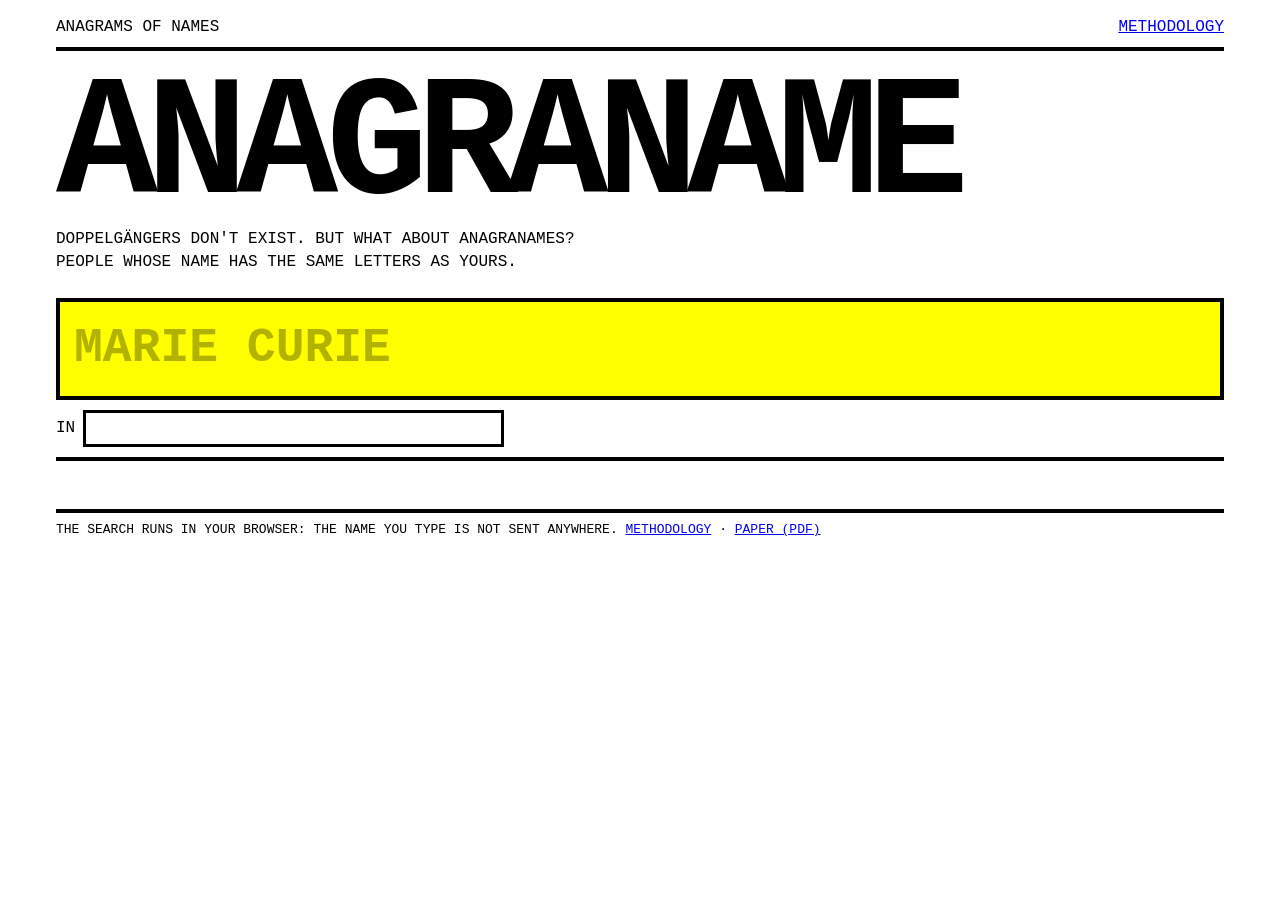
==== web/index.html @ bd68f069 "World pair model, anagram apps and website - prepare_world.py, namedata.py, pairmodel.py, calibrate." ====
<!doctype html>
<html lang="en">
<head>
<meta charset="utf-8">
<meta name="viewport" content="width=device-width, initial-scale=1">
<title>ANAGRANAME</title>
<meta name="description" content="Doppelgängers don't exist. But what about anagranames? People whose name has the same letters as yours.">
<link rel="stylesheet" href="style.css">
<script type="module">
// The build version (data/version.json, written by web/build.mjs) is in the address of app.js and of the files
// that it loads. A browser asks the server for the version each time, so it never mixes two builds.
const { version } = await (await fetch("data/version.json", { cache: "no-cache" })).json();
document.querySelector('link[rel="stylesheet"]').href = `style.css?v=${version}`;
await import(`./app.js?v=${version}`);
</script>
</head>
<body>
<nav><span>Anagrams of names</span><a href="methodology.html">Methodology</a></nav>
<h1>ANAGRA&shy;NAME</h1>
<p class="lede">Doppelgängers don't exist. But what about anagranames?<br>People whose name has the same letters as yours.</p>
<main>
  <label for="q" class="visually-hidden">Your first and last name</label>
  <input id="q" type="text" placeholder="MARIE CURIE" autocomplete="off" autocapitalize="words" spellcheck="false" autofocus>
  <div class="bar">
    <div class="combo">
      <label for="from">In</label>
      <input id="from" type="text" role="combobox" aria-autocomplete="list" aria-expanded="false" aria-controls="from-list"
        autocomplete="off" spellcheck="false">
      <ul id="from-list" role="listbox" aria-label="Countries" hidden></ul>
    </div>
    <span id="status" aria-live="polite"></span>
  </div>
  <p id="headline" hidden></p>
  <p id="origin" hidden></p>
  <ol id="results" class="results"></ol>
  <button id="more" type="button" hidden>More</button>
</main>
<footer>
  The search runs in your browser: the name you type is not sent anywhere.
  <a href="methodology.html">Methodology</a> &middot; <a href="world_model.pdf">Paper (PDF)</a>
</footer>
</body>
</html>
---- web/style.css ----
/* Shared style of the search page and the methodology page: black on white, one monospace font, thick rules. */
:root {
  --fg: #000;
  --bg: #fff;
  --link: #0000ee;
  --mark: #ffff00;
}
@media (prefers-color-scheme: dark) {
  :root {
    --fg: #fff;
    --bg: #000;
    --link: #7fa7ff;
  }
}
* {
  box-sizing: border-box;
  border-radius: 0;
}
html {
  background: var(--bg);
  color: var(--fg);
  font: 16px/1.45 ui-monospace, "SF Mono", Menlo, Consolas, "Liberation Mono", monospace;
}
body {
  margin: 0 auto;
  padding: 16px;
  max-width: 1200px;
}
a {
  color: var(--link);
}
::selection {
  background: var(--mark);
  color: #000;
}
nav {
  display: flex;
  justify-content: space-between;
  gap: 16px;
  text-transform: uppercase;
  border-bottom: 4px solid var(--fg);
  padding-bottom: 8px;
}
h1 {
  font-size: clamp(40px, 13.5vw, 170px);
  line-height: 0.85;
  letter-spacing: -0.07em;
  font-weight: 900;
  margin: 24px 0 8px;
  overflow-wrap: anywhere;
}
.lede {
  text-transform: uppercase;
  margin: 0 0 24px;
}

/* search page */
#q {
  display: block;
  width: 100%;
  border: 4px solid var(--fg);
  background: var(--bg);
  color: var(--fg);
  font: inherit;
  font-size: clamp(22px, 5vw, 48px);
  font-weight: 700;
  padding: 12px 14px;
  outline: none;
}
#q:focus {
  background: var(--mark);
  color: #000;
}
#q::placeholder {
  color: inherit;
  opacity: 0.3;
}
.bar {
  display: flex;
  flex-wrap: wrap;
  justify-content: space-between;
  align-items: center;
  gap: 8px 16px;
  padding: 10px 0;
  border-bottom: 4px solid var(--fg);
  text-transform: uppercase;
}
.combo {
  position: relative;
  display: flex;
  align-items: center;
  gap: 8px;
  flex: 1 1 18rem;
  max-width: 28rem;
  min-width: 0;
}
#from {
  flex: 1;
  min-width: 0;
  font: inherit;
  color: var(--fg);
  background: var(--bg);
  border: 3px solid var(--fg);
  padding: 4px 8px;
  outline: none;
}
#from:focus {
  background: var(--mark);
  color: #000;
}
#from-list {
  position: absolute;
  top: 100%;
  left: 0;
  right: 0;
  z-index: 10;
  max-height: 50vh;
  overflow-y: auto;
  margin: 0;
  padding: 0;
  list-style: none;
  border: 3px solid var(--fg);
  border-top: 0;
  background: var(--bg);
}
#from-list li {
  padding: 4px 8px;
  cursor: pointer;
}
#from-list li:hover,
#from-list li[aria-selected="true"] {
  background: var(--fg);
  color: var(--bg);
}
button {
  font: inherit;
  color: var(--fg);
  background: var(--bg);
  border: 3px solid var(--fg);
  text-transform: uppercase;
  cursor: pointer;
  margin-top: 16px;
  padding: 8px 20px;
}
button:hover,
button:focus-visible {
  background: var(--fg);
  color: var(--bg);
}
button.link {
  border: 0;
  margin: 0;
  padding: 0;
  background: none;
  color: var(--link);
  text-decoration: underline;
}
#headline {
  font-size: clamp(20px, 3.4vw, 36px);
  font-weight: 900;
  line-height: 1.1;
  text-transform: uppercase;
  margin: 24px 0 8px;
}
#origin {
  text-transform: uppercase;
  margin: 0 0 16px;
}
.results {
  list-style: none;
  margin: 0;
  padding: 0;
}
.results li {
  display: grid;
  grid-template-columns: 4ch 1fr auto;
  gap: 16px;
  align-items: baseline;
  padding: 8px 4px;
  border-bottom: 2px solid var(--fg);
  cursor: pointer;
}
.results li:hover {
  background: var(--fg);
  color: var(--bg);
}
.results li:hover a {
  color: var(--bg);
}
.results li:focus-visible {
  outline: 3px solid var(--mark);
  outline-offset: -3px;
}
.explore {
  grid-column: 2 / -1;
  margin: 0;
  font-size: 13px;
  text-transform: uppercase;
}
.prose td.share {
  width: 40%;
}
.meter {
  display: block;
  height: 0.9em;
  min-width: 1px;
  background: var(--fg);
}
.rank {
  font-size: 13px;
}
.name {
  font-size: clamp(19px, 3.2vw, 32px);
  font-weight: 700;
  overflow-wrap: anywhere;
}
.odds {
  font-size: 13px;
  text-transform: uppercase;
  text-align: right;
  white-space: nowrap;
}
.where {
  display: block;
}
.tag {
  display: inline-block;
  vertical-align: middle;
  margin-left: 10px;
  padding: 0 6px;
  font-size: 12px;
  font-weight: 400;
  text-transform: uppercase;
}
.you {
  background: var(--mark);
  color: #000;
}
.real {
  border: 2px solid currentColor;
}
@media (max-width: 600px) {
  .results li {
    grid-template-columns: 4ch 1fr;
    gap: 2px 12px;
  }
  .odds {
    grid-column: 2;
    text-align: left;
  }
}
footer {
  margin-top: 48px;
  border-top: 4px solid var(--fg);
  padding-top: 8px;
  font-size: 13px;
  text-transform: uppercase;
}

/* methodology page */
.prose {
  max-width: 78ch;
}
.prose h2 {
  font-size: 22px;
  text-transform: uppercase;
  border-top: 4px solid var(--fg);
  padding-top: 8px;
  margin: 40px 0 12px;
}
.prose table {
  border-collapse: collapse;
  margin: 12px 0;
  width: 100%;
}
.prose th,
.prose td {
  border: 2px solid var(--fg);
  padding: 4px 8px;
  text-align: left;
  vertical-align: top;
}
.prose td.num,
.prose th.num {
  text-align: right;
  white-space: nowrap;
}
.prose pre {
  border: 2px solid var(--fg);
  padding: 8px;
  overflow-x: auto;
}
.katex-display {
  overflow-x: auto;
  overflow-y: hidden;
  padding: 4px 0;
}
.visually-hidden {
  position: absolute;
  width: 1px;
  height: 1px;
  overflow: hidden;
  clip: rect(0 0 0 0);
}
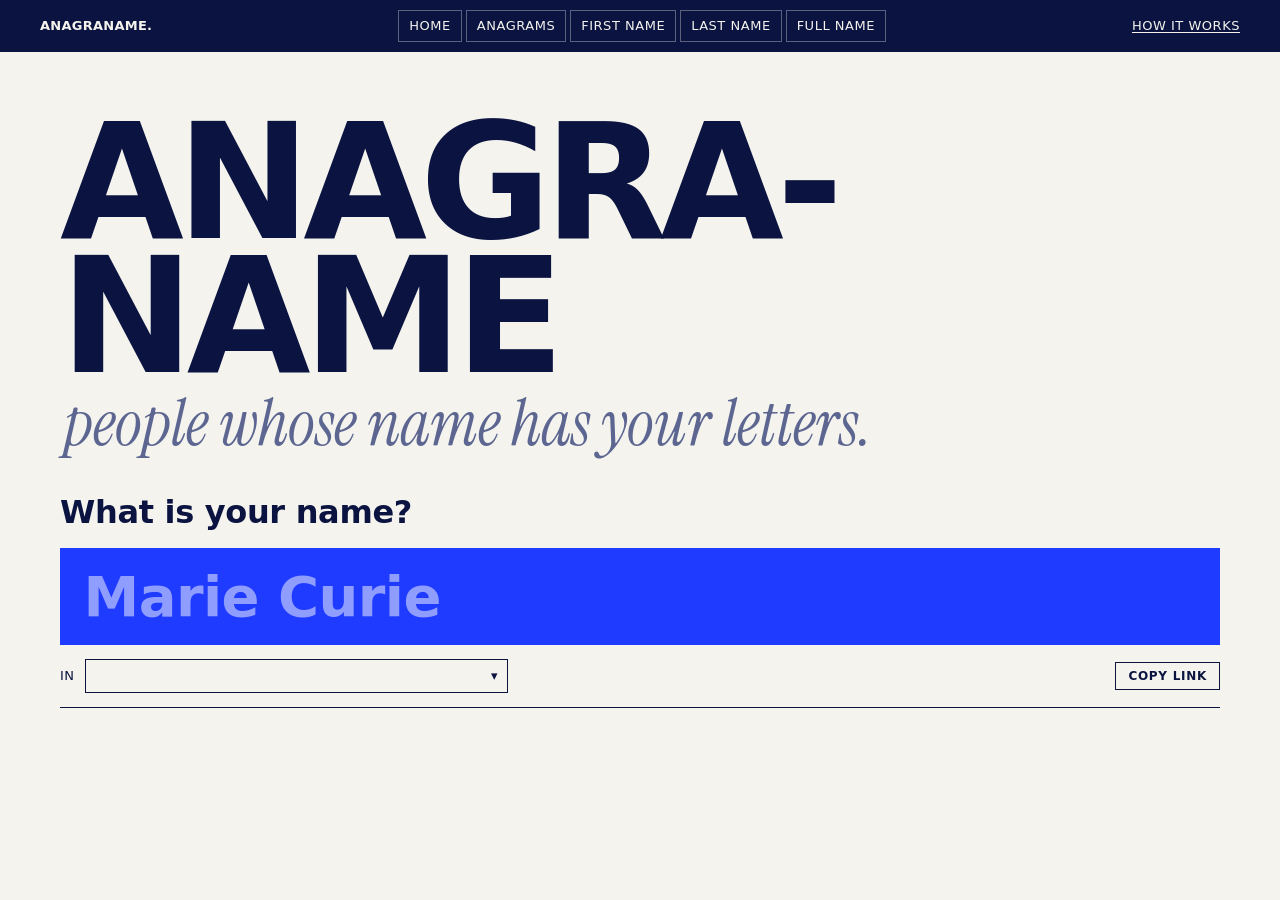
==== commit 28ee54bc: "Website: story home, tabs, mobile layout, faster search - Home tab: type a full name, then a story o" ====
--- a/web/index.html
+++ b/web/index.html
@@ -2,7 +2,7 @@
 <html lang="en">
 <head>
 <meta charset="utf-8">
-<meta name="viewport" content="width=device-width, initial-scale=1">
+<meta name="viewport" content="width=device-width, initial-scale=1, viewport-fit=cover">
 <title>ANAGRANAME</title>
 <meta name="description" content="Doppelgängers don't exist. But what about anagranames? People whose name has the same letters as yours.">
 <link rel="stylesheet" href="style.css">
@@ -15,13 +15,37 @@
 </script>
 </head>
 <body>
-<nav><span>Anagrams of names</span><a href="methodology.html">Methodology</a></nav>
-<h1>ANAGRA&shy;NAME</h1>
-<p class="lede">Doppelgängers don't exist. But what about anagranames?<br>People whose name has the same letters as yours.</p>
-<main>
-  <label for="q" class="visually-hidden">Your first and last name</label>
-  <input id="q" type="text" placeholder="MARIE CURIE" autocomplete="off" autocapitalize="words" spellcheck="false" autofocus>
-  <div class="bar">
+<header class="top">
+  <a class="brand" href="./">Anagraname.</a>
+  <nav class="tabs" aria-label="Views">
+    <a id="tab-home" href="./">Home</a>
+    <a id="tab-anagrams" href="./">Anagrams</a>
+    <a id="tab-first" href="./">First<span class="long">&nbsp;name</span></a>
+    <a id="tab-last" href="./">Last<span class="long">&nbsp;name</span></a>
+    <a id="tab-full" href="./">Full<span class="long">&nbsp;name</span></a>
+  </nav>
+  <a href="how.html">How it works</a>
+</header>
+<main class="wrap">
+  <div id="hero" class="hero">
+    <h1 id="title">Anagra&shy;name</h1>
+    <p id="tagline" class="tagline">people whose name has your letters.</p>
+  </div>
+  <div id="fields-anagrams">
+    <label for="q" id="q-label" class="prompt">What is your name?</label>
+    <input id="q" class="field" type="text" placeholder="Marie Curie" autocomplete="off" autocapitalize="words"
+      spellcheck="false" enterkeyhint="go">
+    <button id="start" type="button" hidden>Start →</button>
+  </div>
+  <div id="fields-names" class="fields" hidden>
+    <label id="first-field">First name
+      <input id="first" class="field" type="text" placeholder="Marie" autocomplete="off" autocapitalize="words" spellcheck="false">
+    </label>
+    <label id="last-field">Last name
+      <input id="last" class="field" type="text" placeholder="Curie" autocomplete="off" autocapitalize="words" spellcheck="false">
+    </label>
+  </div>
+  <div id="source-bar" class="bar">
     <div class="combo">
       <label for="from">In</label>
       <input id="from" type="text" role="combobox" aria-autocomplete="list" aria-expanded="false" aria-controls="from-list"
@@ -29,15 +53,44 @@
       <ul id="from-list" role="listbox" aria-label="Countries" hidden></ul>
     </div>
     <span id="status" aria-live="polite"></span>
+    <button id="share" type="button" class="quiet">Copy link</button>
   </div>
-  <p id="headline" hidden></p>
-  <p id="origin" hidden></p>
-  <ol id="results" class="results"></ol>
-  <button id="more" type="button" hidden>More</button>
+  <section id="out-home" hidden>
+    <div id="story" class="story" aria-live="polite"></div>
+  </section>
+  <section id="out-anagrams">
+    <div id="anagram-panels" class="anagram-grid" hidden>
+      <h2 class="panel-title data-col">In the data <span>counted</span></h2>
+      <div id="headline" class="stat data-col"></div>
+      <ol id="results" class="results data-col"></ol>
+      <h2 class="panel-title model-col">Model estimate <span>computed</span></h2>
+      <div id="headline-model" class="stat model-col"></div>
+      <ol id="possible" class="results model-col"></ol>
+    </div>
+    <button id="more" type="button" hidden>More</button>
+  </section>
+  <section id="out-names" hidden>
+    <div class="panels">
+      <div class="panel">
+        <h2 class="panel-title">In the data <span>counted</span></h2>
+        <div id="summary" class="stat"></div>
+        <table id="countries" class="countries" hidden>
+          <thead><tr><th>Country</th><th>People</th></tr></thead>
+          <tbody></tbody>
+        </table>
+        <button id="all" type="button" hidden>Show all</button>
+      </div>
+      <div id="model-panel" class="panel" hidden>
+        <h2 class="panel-title">Model estimate <span>computed</span></h2>
+        <div id="estimate" class="stat"></div>
+        <table id="model-countries" class="countries estimate" hidden>
+          <thead><tr><th>Country</th><th>People expected</th></tr></thead>
+          <tbody></tbody>
+        </table>
+      </div>
+    </div>
+    <p id="links" class="links"></p>
+  </section>
 </main>
-<footer>
-  The search runs in your browser: the name you type is not sent anywhere.
-  <a href="methodology.html">Methodology</a> &middot; <a href="world_model.pdf">Paper (PDF)</a>
-</footer>
 </body>
 </html>
--- a/web/style.css
+++ b/web/style.css
@@ -1,112 +1,253 @@
-/* Shared style of the search page and the methodology page: black on white, one monospace font, thick rules. */
+/* Style of the pages. Paper and ink, one electric blue for the fields and the bars, one cyan for the active tab,
+   the query name and the focus. Rubik for the text, an Instrument Serif italic for the tagline, a monospace font
+   for the numbers. Brutalist rules (brutalist-web.design): only links and buttons respond to clicks, links are
+   underlined, buttons look like buttons, no decoration that the content does not need. */
+@font-face {
+  font-family: "Rubik";
+  src: url("fonts/rubik-latin.woff2") format("woff2");
+  font-weight: 300 900;
+  font-display: swap;
+  unicode-range: U+0000-00FF, U+0131, U+0152-0153, U+02BB-02BC, U+02C6, U+02DA, U+02DC, U+0304, U+0308, U+0329,
+    U+2000-206F, U+20AC, U+2122, U+2191, U+2193, U+2212, U+2215, U+FEFF, U+FFFD;
+}
+@font-face {
+  font-family: "Rubik";
+  src: url("fonts/rubik-latin-ext.woff2") format("woff2");
+  font-weight: 300 900;
+  font-display: swap;
+  unicode-range: U+0100-02BA, U+02BD-02C5, U+02C7-02CC, U+02CE-02D7, U+02DD-02FF, U+0304, U+0308, U+0329,
+    U+1D00-1DBF, U+1E00-1E9F, U+1EF2-1EFF, U+2020, U+20A0-20AB, U+20AD-20C4, U+2113, U+2C60-2C7F, U+A720-A7FF;
+}
+@font-face {
+  font-family: "Instrument Serif";
+  font-style: italic;
+  src: url("fonts/instrument-serif-italic-latin.woff2") format("woff2");
+  font-display: swap;
+  unicode-range: U+0000-00FF, U+0131, U+0152-0153, U+02BB-02BC, U+02C6, U+02DA, U+02DC, U+0304, U+0308, U+0329,
+    U+2000-206F, U+20AC, U+2122, U+2191, U+2193, U+2212, U+2215, U+FEFF, U+FFFD;
+}
+@font-face {
+  font-family: "Instrument Serif";
+  font-style: italic;
+  src: url("fonts/instrument-serif-italic-latin-ext.woff2") format("woff2");
+  font-display: swap;
+  unicode-range: U+0100-02BA, U+02BD-02C5, U+02C7-02CC, U+02CE-02D7, U+02DD-02FF, U+0304, U+0308, U+0329,
+    U+1D00-1DBF, U+1E00-1E9F, U+1EF2-1EFF, U+2020, U+20A0-20AB, U+20AD-20C4, U+2113, U+2C60-2C7F, U+A720-A7FF;
+}
+
 :root {
-  --fg: #000;
-  --bg: #fff;
-  --link: #0000ee;
-  --mark: #ffff00;
+  --paper: #f4f3ee;
+  --ink: #0b1440;
+  --muted: #5c6690;
+  --line: rgba(11, 20, 64, 0.16);
+  --blue: #1f3bff;
+  --on-blue: #ffffff;
+  --cyan: #00ffe5;
+  --on-cyan: #0b1440;
+  --link: #1f3bff;
+  --bar: #0b1440;
+  --on-bar: #f4f3ee;
+  --mono: ui-monospace, "SF Mono", Menlo, Consolas, "Liberation Mono", monospace;
+  --serif: "Instrument Serif", Georgia, serif;
+  color-scheme: light dark;
 }
 @media (prefers-color-scheme: dark) {
   :root {
-    --fg: #fff;
-    --bg: #000;
-    --link: #7fa7ff;
+    --paper: #060b26;
+    --ink: #e9ecff;
+    --muted: #8f99cc;
+    --line: rgba(233, 236, 255, 0.18);
+    --blue: #2b48ff;
+    --link: #9fb0ff;
+    --bar: #101a52;
+    --on-bar: #e9ecff;
   }
 }
 * {
   box-sizing: border-box;
   border-radius: 0;
 }
+[hidden] {
+  display: none !important;
+}
 html {
-  background: var(--bg);
-  color: var(--fg);
-  font: 16px/1.45 ui-monospace, "SF Mono", Menlo, Consolas, "Liberation Mono", monospace;
+  background: var(--paper);
+  color: var(--ink);
+  font: 16px/1.5 "Rubik", system-ui, sans-serif;
 }
 body {
-  margin: 0 auto;
-  padding: 16px;
-  max-width: 1200px;
+  margin: 0;
 }
 a {
   color: var(--link);
+  text-underline-offset: 0.18em;
+}
+a:hover {
+  text-decoration-thickness: 2px;
+}
+a:focus-visible,
+button:focus-visible {
+  outline: 3px solid var(--cyan);
+  outline-offset: 2px;
 }
 ::selection {
-  background: var(--mark);
-  color: #000;
-}
-nav {
+  background: var(--cyan);
+  color: var(--on-cyan);
+}
+.wrap {
+  max-width: 1240px;
+  margin: 0 auto;
+  padding: 0 clamp(16px, 4vw, 40px);
+}
+.small,
+.top,
+.bar,
+.links,
+footer {
+  font-size: 13px;
+  text-transform: uppercase;
+  letter-spacing: 0.04em;
+}
+
+/* top bar: the site, the 4 tabs, the methodology */
+.top {
+  position: sticky;
+  top: 0;
+  z-index: 20;
   display: flex;
+  align-items: center;
   justify-content: space-between;
-  gap: 16px;
-  text-transform: uppercase;
-  border-bottom: 4px solid var(--fg);
-  padding-bottom: 8px;
-}
+  gap: 8px 20px;
+  padding: 10px clamp(16px, 4vw, 40px);
+  background: var(--bar);
+  color: var(--on-bar);
+}
+.top a {
+  color: inherit;
+}
+.brand {
+  font-weight: 800;
+  text-decoration: none;
+  letter-spacing: 0.02em;
+}
+.tabs {
+  display: flex;
+  gap: 4px;
+}
+.tabs a {
+  padding: 5px 10px;
+  border: 1px solid rgba(244, 243, 238, 0.35);
+  text-decoration: none;
+}
+.tabs a:hover {
+  border-color: currentColor;
+}
+.tabs a[aria-current="page"] {
+  background: var(--cyan);
+  border-color: var(--cyan);
+  color: var(--on-cyan);
+  font-weight: 600;
+}
+
+/* title, tagline, labels */
 h1 {
-  font-size: clamp(40px, 13.5vw, 170px);
-  line-height: 0.85;
-  letter-spacing: -0.07em;
+  margin: clamp(28px, 6vw, 64px) 0 0;
+  font-size: clamp(52px, 12.5vw, 172px);
   font-weight: 900;
-  margin: 24px 0 8px;
+  line-height: 0.84;
+  letter-spacing: -0.045em;
+  text-transform: uppercase;
   overflow-wrap: anywhere;
 }
-.lede {
-  text-transform: uppercase;
-  margin: 0 0 24px;
-}
-
-/* search page */
-#q {
+.tagline {
+  margin: 0.12em 0 0 0.06em;
+  font-family: var(--serif);
+  font-style: italic;
+  font-size: clamp(28px, 5vw, 64px);
+  line-height: 1;
+  color: var(--muted);
+}
+#fields-anagrams,
+#fields-names {
+  margin-top: 32px;
+}
+
+/* fields: blue blocks */
+.field {
   display: block;
   width: 100%;
-  border: 4px solid var(--fg);
-  background: var(--bg);
-  color: var(--fg);
-  font: inherit;
-  font-size: clamp(22px, 5vw, 48px);
-  font-weight: 700;
-  padding: 12px 14px;
+  border: 0;
+  background: var(--blue);
+  color: var(--on-blue);
+  font: 700 clamp(26px, 5vw, 56px) / 1.1 "Rubik", system-ui, sans-serif;
+  letter-spacing: -0.01em;
+  padding: 0.32em 0.42em;
   outline: none;
 }
-#q:focus {
-  background: var(--mark);
-  color: #000;
-}
-#q::placeholder {
-  color: inherit;
-  opacity: 0.3;
-}
+.field::placeholder {
+  color: var(--on-blue);
+  opacity: 0.5;
+}
+.field:focus-visible {
+  outline: 3px solid var(--cyan);
+  outline-offset: 3px;
+}
+.fields {
+  display: grid;
+  grid-template-columns: repeat(auto-fit, minmax(min(16rem, 100%), 1fr));
+  gap: 12px 16px;
+}
+.fields label {
+  font-size: 13px;
+  text-transform: uppercase;
+  letter-spacing: 0.04em;
+  color: var(--muted);
+}
+.fields .field {
+  margin-top: 6px;
+  font-size: clamp(22px, 3.6vw, 40px);
+}
+
+/* the source and the status */
 .bar {
   display: flex;
   flex-wrap: wrap;
   justify-content: space-between;
   align-items: center;
   gap: 8px 16px;
-  padding: 10px 0;
-  border-bottom: 4px solid var(--fg);
-  text-transform: uppercase;
+  padding: 14px 0;
+  border-bottom: 1px solid var(--ink);
 }
 .combo {
   position: relative;
   display: flex;
   align-items: center;
-  gap: 8px;
+  gap: 10px;
   flex: 1 1 18rem;
   max-width: 28rem;
   min-width: 0;
+}
+.combo::after { /* the field opens a list */
+  content: "▾";
+  position: absolute;
+  right: 10px;
+  pointer-events: none;
 }
 #from {
   flex: 1;
   min-width: 0;
   font: inherit;
-  color: var(--fg);
-  background: var(--bg);
-  border: 3px solid var(--fg);
-  padding: 4px 8px;
+  letter-spacing: inherit;
+  text-transform: uppercase;
+  color: var(--ink);
+  background: transparent;
+  border: 1px solid var(--ink);
+  padding: 6px 30px 6px 10px;
   outline: none;
 }
 #from:focus {
-  background: var(--mark);
-  color: #000;
+  outline: 3px solid var(--cyan);
+  outline-offset: 2px;
 }
 #from-list {
   position: absolute;
@@ -119,52 +260,129 @@
   margin: 0;
   padding: 0;
   list-style: none;
-  border: 3px solid var(--fg);
+  border: 1px solid var(--ink);
   border-top: 0;
-  background: var(--bg);
+  background: var(--paper);
 }
 #from-list li {
-  padding: 4px 8px;
+  padding: 6px 10px;
   cursor: pointer;
 }
 #from-list li:hover,
 #from-list li[aria-selected="true"] {
-  background: var(--fg);
-  color: var(--bg);
-}
+  background: var(--ink);
+  color: var(--paper);
+}
+#status {
+  margin-left: auto;
+  font-family: var(--mono);
+}
+
+/* buttons: dark blocks */
 button {
-  font: inherit;
-  color: var(--fg);
-  background: var(--bg);
-  border: 3px solid var(--fg);
-  text-transform: uppercase;
+  font: 600 13px "Rubik", system-ui, sans-serif;
+  letter-spacing: 0.06em;
+  text-transform: uppercase;
+  color: var(--paper);
+  background: var(--ink);
+  border: 0;
   cursor: pointer;
-  margin-top: 16px;
-  padding: 8px 20px;
-}
-button:hover,
-button:focus-visible {
-  background: var(--fg);
-  color: var(--bg);
+  margin-top: 24px;
+  padding: 12px 24px;
+}
+button:hover {
+  background: var(--blue);
+  color: var(--on-blue);
+}
+button.quiet {
+  margin: 0;
+  padding: 6px 12px;
+  background: transparent;
+  color: var(--ink);
+  border: 1px solid var(--ink);
+  font-size: 12px;
+}
+button.quiet:hover {
+  background: var(--ink);
+  color: var(--paper);
 }
 button.link {
-  border: 0;
   margin: 0;
   padding: 0;
+  font: inherit;
+  letter-spacing: inherit;
+  text-transform: inherit;
   background: none;
   color: var(--link);
   text-decoration: underline;
-}
-#headline {
-  font-size: clamp(20px, 3.4vw, 36px);
-  font-weight: 900;
-  line-height: 1.1;
-  text-transform: uppercase;
-  margin: 24px 0 8px;
-}
-#origin {
-  text-transform: uppercase;
-  margin: 0 0 16px;
+  text-underline-offset: 0.18em;
+}
+
+/* the hero number of a view: one per view */
+.stat {
+  margin: 36px 0 20px;
+}
+.big {
+  display: block;
+  font-size: clamp(44px, 7vw, 88px);
+  font-weight: 800;
+  line-height: 1;
+  letter-spacing: -0.03em;
+}
+.say {
+  display: block;
+  max-width: 40ch;
+  margin-top: 8px;
+  font-size: clamp(16px, 1.8vw, 20px);
+  line-height: 1.35;
+  color: var(--muted);
+}
+.model {
+  margin: 0 0 8px;
+  color: var(--muted);
+}
+
+/* anagrams: the real names (counted) and the other names (computed). On a wide screen, two columns whose rows
+   are aligned: the two lists are subgrids of the same grid rows (--rows: the rows of the longer list). */
+.anagram-grid > .stat {
+  margin: 20px 0 8px;
+}
+.anagram-grid > .model-col.panel-title {
+  margin-top: 40px;
+}
+@media (min-width: 900px) {
+  .anagram-grid {
+    display: grid;
+    grid-template-columns: 1fr 1fr;
+    column-gap: 56px;
+    margin-top: 32px;
+  }
+  .anagram-grid > .data-col {
+    grid-column: 1;
+  }
+  .anagram-grid > .model-col {
+    grid-column: 2;
+  }
+  .anagram-grid > .panel-title {
+    grid-row: 1;
+    margin-top: 0 !important;
+  }
+  .anagram-grid > .stat {
+    grid-row: 2;
+  }
+  .anagram-grid > .results {
+    grid-row: 3 / span var(--rows, 1);
+    display: grid;
+    grid-template-rows: subgrid;
+  }
+}
+@media (max-width: 899px) {
+  .anagram-grid {
+    margin-top: 32px;
+  }
+}
+.anagram-grid .big {
+  font-size: clamp(40px, 5vw, 64px);
 }
 .results {
   list-style: none;
@@ -172,128 +390,325 @@
   padding: 0;
 }
 .results li {
+  padding: 12px 0;
+  border-bottom: 1px solid var(--line);
+}
+.name {
+  font-size: clamp(22px, 2.6vw, 30px);
+  font-weight: 700;
+  line-height: 1.15;
+  letter-spacing: -0.01em;
+  overflow-wrap: anywhere;
+}
+.possible .name {
+  font-weight: 500;
+}
+.name a,
+.detail a {
+  color: inherit;
+  text-decoration-thickness: 2px;
+  text-decoration-color: var(--line);
+}
+.name a:hover,
+.detail a:hover {
+  color: var(--blue);
+  text-decoration-color: currentColor;
+}
+.tag {
+  display: inline-block;
+  vertical-align: 0.3em;
+  padding: 4px 8px;
+  font-size: 11px;
+  font-weight: 600;
+  line-height: 1;
+  letter-spacing: 0.06em;
+  text-transform: uppercase;
+}
+.you {
+  background: var(--cyan);
+  color: var(--on-cyan);
+}
+.detail {
+  display: block;
+  margin-top: 4px;
+  font-size: 14px;
+  color: var(--muted);
+}
+.real .detail a {
+  font-weight: 600;
+  color: var(--ink);
+}
+.possible .detail a {
+  font: 13px var(--mono);
+}
+.where::before {
+  content: " · ";
+}
+
+/* first name, last name, full name: the countries */
+.links {
+  margin: 16px 0 0;
+}
+.countries {
+  width: 100%;
+  max-width: 760px;
+  border-collapse: collapse;
+  margin: 12px 0 0;
+}
+.countries th {
+  padding: 0 12px 8px 0;
+  border-bottom: 1px solid var(--ink);
+  font: 600 11px "Rubik", system-ui, sans-serif;
+  letter-spacing: 0.06em;
+  text-transform: uppercase;
+  text-align: left;
+  color: var(--muted);
+}
+.countries td {
+  padding: 5px 12px 5px 0;
+  white-space: nowrap;
+}
+.countries td:first-child {
+  width: 12rem;
+}
+td.share {
+  width: 100%;
+}
+.meter {
+  display: inline-block;
+  vertical-align: middle;
+  height: 14px;
+  min-width: 2px;
+  border-radius: 0 4px 4px 0;
+  background: var(--blue);
+}
+.tip {
+  margin-left: 8px;
+  font: 13px var(--mono);
+  font-variant-numeric: tabular-nums;
+}
+#all {
+  margin-top: 12px;
+}
+
+/* the name tabs: what the data counts, then what the model computes */
+.panels {
   display: grid;
-  grid-template-columns: 4ch 1fr auto;
-  gap: 16px;
-  align-items: baseline;
-  padding: 8px 4px;
-  border-bottom: 2px solid var(--fg);
-  cursor: pointer;
-}
-.results li:hover {
-  background: var(--fg);
-  color: var(--bg);
-}
-.results li:hover a {
-  color: var(--bg);
-}
-.results li:focus-visible {
-  outline: 3px solid var(--mark);
-  outline-offset: -3px;
-}
-.explore {
-  grid-column: 2 / -1;
+  grid-template-columns: repeat(auto-fit, minmax(min(20rem, 100%), 1fr));
+  gap: 32px 56px;
+  margin-top: 32px;
+}
+.panel-title {
   margin: 0;
-  font-size: 13px;
-  text-transform: uppercase;
-}
-.prose td.share {
-  width: 40%;
-}
-.meter {
-  display: block;
-  height: 0.9em;
-  min-width: 1px;
-  background: var(--fg);
-}
-.rank {
-  font-size: 13px;
-}
-.name {
-  font-size: clamp(19px, 3.2vw, 32px);
-  font-weight: 700;
-  overflow-wrap: anywhere;
-}
-.odds {
-  font-size: 13px;
-  text-transform: uppercase;
+  padding-bottom: 8px;
+  border-bottom: 1px solid var(--ink);
+  font-size: 12px;
+  font-weight: 600;
+  letter-spacing: 0.06em;
+  text-transform: uppercase;
+}
+.panel-title span {
+  margin-left: 6px;
+  font-weight: 400;
+  color: var(--muted);
+}
+.panel .stat {
+  margin: 20px 0 8px;
+}
+.panel .big {
+  font-size: clamp(40px, 5vw, 64px);
+}
+.estimate .meter { /* an estimate: an outline, not a solid bar */
+  background: transparent;
+  border: 2px solid var(--blue);
+}
+.estimate .tip::before {
+  content: "≈ ";
+}
+td.num,
+th.num {
   text-align: right;
   white-space: nowrap;
 }
-.where {
+
+footer.wrap {
+  margin-top: 72px;
+  padding-bottom: 32px;
+  color: var(--muted);
+}
+.foot {
+  display: flex;
+  flex-wrap: wrap;
+  justify-content: space-between;
+  gap: 8px 24px;
+  padding-top: 14px;
+  border-top: 1px solid var(--ink);
+}
+
+@media (max-width: 640px) {
+  .top {
+    flex-wrap: wrap;
+  }
+  .tabs .long {
+    display: none;
+  }
+  .countries td:first-child {
+    width: 8rem;
+    white-space: normal;
+  }
+}
+
+/* how it works: made to be read */
+main.how {
+  overflow-x: clip; /* the hidden MathML copies of the formulas (for screen readers) are wider than a phone */
+}
+.how > section {
+  max-width: 70ch;
+}
+.how h1 {
+  font-size: clamp(48px, 10vw, 136px);
+}
+.how h2 {
+  margin: 64px 0 16px;
+  font-size: clamp(26px, 3.2vw, 34px);
+  font-weight: 800;
+  line-height: 1.15;
+  letter-spacing: -0.02em;
+}
+.how p,
+.how li {
+  font-size: 18px;
+  line-height: 1.65;
+}
+.how p {
+  margin: 0 0 16px;
+}
+.how ol,
+.how ul {
+  margin: 0 0 16px;
+  padding-left: 1.4em;
+}
+.how li + li {
+  margin-top: 8px;
+}
+.how .flow { /* the data, step by step */
+  display: grid;
+  grid-template-columns: repeat(auto-fit, minmax(min(10rem, 100%), 1fr));
+  gap: 2px;
+  max-width: none;
+  margin: 40px 0 0;
+  padding: 0;
+  list-style: none;
+}
+.flow li {
+  margin: 0;
+  padding: 16px 14px;
+  font-size: 14px;
+  line-height: 1.4;
+  color: var(--muted);
+  border-top: 3px solid var(--blue);
+}
+.flow li + li {
+  margin-top: 0;
+}
+.flow b {
   display: block;
-}
-.tag {
-  display: inline-block;
-  vertical-align: middle;
-  margin-left: 10px;
-  padding: 0 6px;
-  font-size: 12px;
-  font-weight: 400;
-  text-transform: uppercase;
-}
-.you {
-  background: var(--mark);
-  color: #000;
-}
-.real {
-  border: 2px solid currentColor;
-}
-@media (max-width: 600px) {
-  .results li {
-    grid-template-columns: 4ch 1fr;
-    gap: 2px 12px;
-  }
-  .odds {
-    grid-column: 2;
-    text-align: left;
-  }
-}
-footer {
-  margin-top: 48px;
-  border-top: 4px solid var(--fg);
-  padding-top: 8px;
+  margin-bottom: 6px;
+  font-size: clamp(22px, 2.4vw, 30px);
+  font-weight: 800;
+  letter-spacing: -0.02em;
+  color: var(--ink);
+}
+.pair,
+.tiles {
+  display: grid;
+  grid-template-columns: repeat(auto-fit, minmax(min(14rem, 100%), 1fr));
+  gap: 12px;
+  margin: 8px 0 20px;
+}
+.pair div,
+.tiles div {
+  padding: 14px 16px;
+  border: 1px solid var(--line);
+}
+.pair b,
+.tiles b {
+  display: block;
+  margin-bottom: 4px;
+  font-size: 18px;
+  font-weight: 700;
+}
+.tiles b {
+  font-size: 34px;
+  font-weight: 800;
+  letter-spacing: -0.02em;
+}
+.pair span,
+.tiles span {
+  font-size: 15px;
+  line-height: 1.5;
+  color: var(--muted);
+}
+.steps {
+  width: 100%;
+  border-collapse: collapse;
+  margin: 8px 0 20px;
+  font-size: 15px;
+}
+.steps th {
+  padding: 0 12px 8px 0;
+  border-bottom: 1px solid var(--ink);
+  font: 600 11px "Rubik", system-ui, sans-serif;
+  letter-spacing: 0.06em;
+  text-transform: uppercase;
+  text-align: left;
+  color: var(--muted);
+}
+.steps td {
+  padding: 8px 12px 8px 0;
+  border-bottom: 1px solid var(--line);
+  vertical-align: top;
+}
+.steps th.num {
+  white-space: normal; /* long titles of columns: on two lines on a phone */
+}
+.steps td.num {
+  font-family: var(--mono);
+}
+details {
+  margin: 8px 0 20px;
+  padding: 0 0 0 16px;
+  border-left: 3px solid var(--blue);
+  overflow-x: auto; /* a formula wider than the screen scrolls in its box */
+}
+summary {
+  cursor: pointer;
   font-size: 13px;
-  text-transform: uppercase;
-}
-
-/* methodology page */
-.prose {
-  max-width: 78ch;
-}
-.prose h2 {
-  font-size: 22px;
-  text-transform: uppercase;
-  border-top: 4px solid var(--fg);
-  padding-top: 8px;
-  margin: 40px 0 12px;
-}
-.prose table {
-  border-collapse: collapse;
-  margin: 12px 0;
-  width: 100%;
-}
-.prose th,
-.prose td {
-  border: 2px solid var(--fg);
-  padding: 4px 8px;
-  text-align: left;
-  vertical-align: top;
-}
-.prose td.num,
-.prose th.num {
-  text-align: right;
-  white-space: nowrap;
-}
-.prose pre {
-  border: 2px solid var(--fg);
-  padding: 8px;
-  overflow-x: auto;
+  font-weight: 600;
+  letter-spacing: 0.06em;
+  text-transform: uppercase;
+  color: var(--link);
+}
+details[open] summary {
+  margin-bottom: 12px;
+}
+details p {
+  font-size: 16px !important;
+}
+.refs p {
+  font-size: 14px;
+  line-height: 1.5;
+  color: var(--muted);
 }
 .katex-display {
+  max-width: 100%;
   overflow-x: auto;
   overflow-y: hidden;
   padding: 4px 0;
+}
+.how section {
+  min-width: 0;
+  overflow-wrap: anywhere;
 }
 .visually-hidden {
   position: absolute;
@@ -302,3 +717,199 @@
   overflow: hidden;
   clip: rect(0 0 0 0);
 }
+
+/* phones and tablets: fields of 16 px at least (else iOS zooms in on them), controls of 44 px to touch, a taller
+   touch area for the links (padding on an inline link does not move the text) */
+@media (max-width: 899px), (pointer: coarse) {
+  #from {
+    font-size: 16px;
+  }
+}
+@media (pointer: coarse) {
+  .top a,
+  .tabs a {
+    display: inline-flex;
+    align-items: center;
+    min-height: 44px;
+  }
+  .tabs a {
+    padding: 0 12px;
+  }
+  #from,
+  .field,
+  button,
+  button.quiet {
+    min-height: 44px;
+  }
+  .name a {
+    padding: 6px 0;
+  }
+  .detail a,
+  .links a,
+  .how a,
+  summary {
+    display: inline-block;
+    padding: 9px 0;
+  }
+  summary {
+    display: list-item;
+    padding: 12px 0;
+  }
+  .story-nav a {
+    padding: 12px 0;
+  }
+}
+
+/* home: the question, then the story of the name, one step at a time (the tabs show after the story) */
+body.onboarding .tabs {
+  display: none;
+}
+.prompt {
+  display: block;
+  margin: 0 0 12px;
+  font-size: clamp(22px, 3vw, 32px);
+  font-weight: 700;
+  letter-spacing: -0.01em;
+}
+#start {
+  margin-top: 16px;
+  padding: 14px 28px;
+  font-size: 15px;
+}
+.story {
+  min-height: 60vh;
+}
+.slide {
+  max-width: 820px;
+  padding: clamp(24px, 6vh, 64px) 0 24px;
+  animation: enter 0.35s ease-out;
+}
+@keyframes enter {
+  from {
+    opacity: 0;
+    transform: translateY(12px);
+  }
+}
+@media (prefers-reduced-motion: reduce) {
+  .slide {
+    animation: none;
+  }
+}
+.progress {
+  display: flex;
+  gap: 4px;
+  margin: 0 0 20px;
+  padding: 0;
+  list-style: none;
+}
+.progress li {
+  flex: 1;
+  height: 4px;
+  background: var(--line);
+}
+.progress .done,
+.progress .now {
+  background: var(--blue);
+}
+.kicker {
+  margin: 0 0 12px;
+  font-size: 12px;
+  font-weight: 600;
+  letter-spacing: 0.06em;
+  text-transform: uppercase;
+  color: var(--muted);
+}
+.claim {
+  margin: 0 0 20px;
+  font-size: clamp(30px, 5.2vw, 64px);
+  font-weight: 800;
+  line-height: 1.05;
+  letter-spacing: -0.03em;
+}
+.claim b {
+  background: var(--cyan);
+  color: var(--on-cyan);
+  padding: 0 0.12em;
+}
+.claim i {
+  font-family: var(--serif);
+  font-weight: 400;
+  letter-spacing: 0;
+}
+.slide .say {
+  max-width: 52ch;
+  font-size: clamp(16px, 2vw, 20px);
+}
+.note {
+  font-size: 13px;
+  color: var(--muted);
+}
+.countries.mini {
+  max-width: 560px;
+}
+.results.mini {
+  max-width: 560px;
+}
+.slide .panels {
+  margin-top: 8px;
+}
+.explore-links {
+  display: grid;
+  gap: 8px;
+  margin-top: 16px;
+  font-size: clamp(18px, 2.4vw, 24px);
+  font-weight: 700;
+}
+.story-nav {
+  display: flex;
+  flex-wrap: wrap;
+  align-items: center;
+  gap: 12px 16px;
+  margin-top: 32px;
+}
+.story-nav button {
+  margin: 0;
+}
+.story-nav #next {
+  padding: 14px 28px;
+  font-size: 15px;
+}
+.story-nav a {
+  margin-left: auto;
+  font-size: 13px;
+  color: var(--muted);
+}
+
+/* phones: one row at the top, the tabs in a bar at the bottom of the screen (in reach of the thumb) */
+@media (max-width: 640px) {
+  .top {
+    position: static;
+    flex-wrap: nowrap;
+  }
+  .tabs {
+    position: fixed;
+    z-index: 30;
+    right: 0;
+    bottom: 0;
+    left: 0;
+    display: grid;
+    grid-template-columns: repeat(5, 1fr);
+    gap: 0;
+    width: auto;
+    padding: 0 0 env(safe-area-inset-bottom);
+    background: var(--bar);
+    border-top: 1px solid rgba(244, 243, 238, 0.25);
+  }
+  .tabs a {
+    justify-content: center;
+    min-height: 52px;
+    padding: 0 2px;
+    border: 0;
+    font-size: 11px;
+    letter-spacing: 0.02em;
+    white-space: nowrap;
+  }
+  body:not(.onboarding) {
+    padding-bottom: calc(56px + env(safe-area-inset-bottom));
+  }
+}
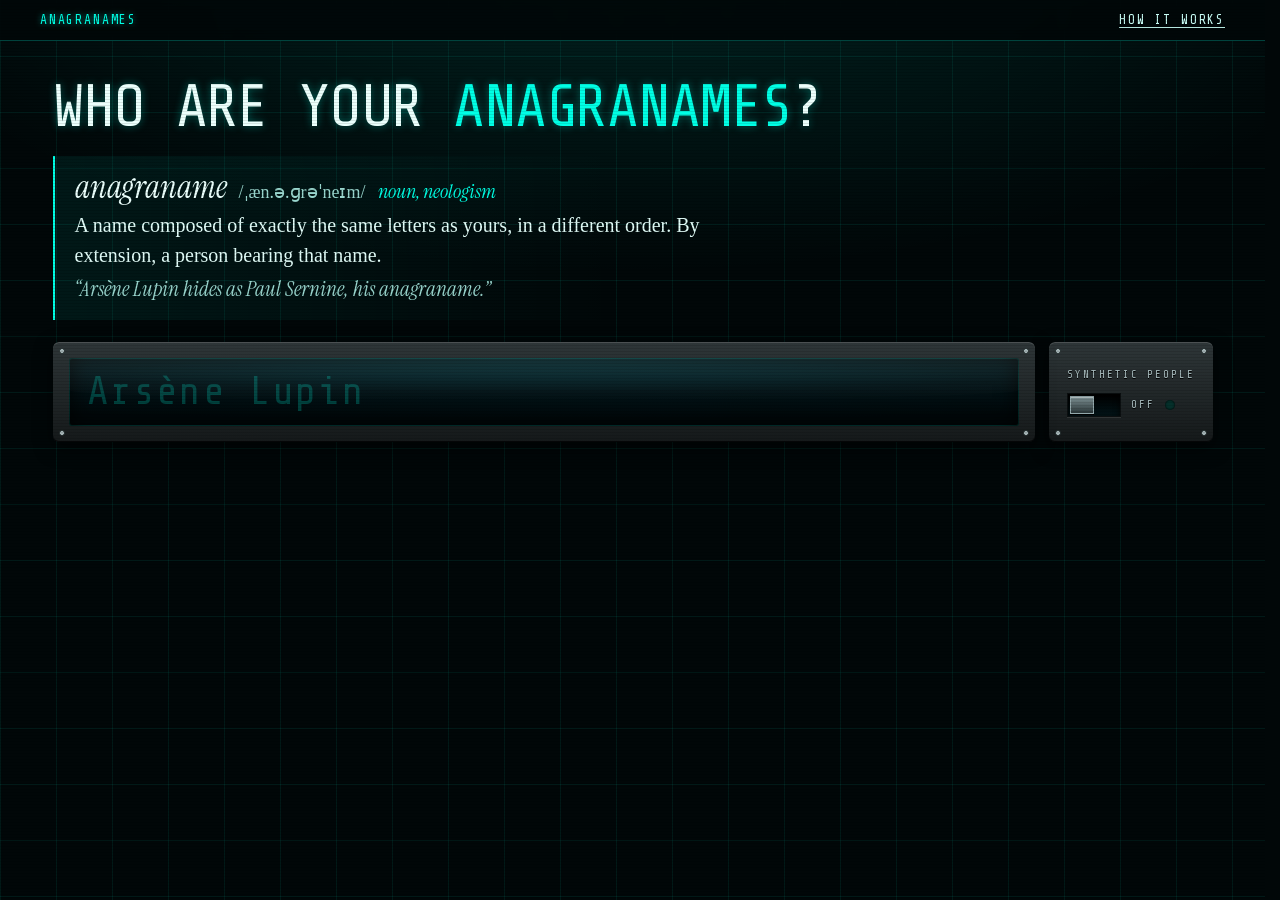
==== commit a5583533: "Website: one page, oscilloscope style, globe, synthetic people - One page instead of tabs: the quest" ====
--- a/web/index.html
+++ b/web/index.html
@@ -3,8 +3,10 @@
 <head>
 <meta charset="utf-8">
 <meta name="viewport" content="width=device-width, initial-scale=1, viewport-fit=cover">
-<title>ANAGRANAME</title>
-<meta name="description" content="Doppelgängers don't exist. But what about anagranames? People whose name has the same letters as yours.">
+<meta name="color-scheme" content="dark">
+<link rel="icon" href="data:,">
+<title>ANAGRANAMES</title>
+<meta name="description" content="Who are your anagranames? The people whose full name has exactly the letters of yours.">
 <link rel="stylesheet" href="style.css">
 <script type="module">
 // The build version (data/version.json, written by web/build.mjs) is in the address of app.js and of the files
@@ -16,80 +18,48 @@
 </head>
 <body>
 <header class="top">
-  <a class="brand" href="./">Anagraname.</a>
-  <nav class="tabs" aria-label="Views">
-    <a id="tab-home" href="./">Home</a>
-    <a id="tab-anagrams" href="./">Anagrams</a>
-    <a id="tab-first" href="./">First<span class="long">&nbsp;name</span></a>
-    <a id="tab-last" href="./">Last<span class="long">&nbsp;name</span></a>
-    <a id="tab-full" href="./">Full<span class="long">&nbsp;name</span></a>
-  </nav>
+  <a class="brand" href="./">ANAGRANAMES</a>
   <a href="how.html">How it works</a>
 </header>
 <main class="wrap">
-  <div id="hero" class="hero">
-    <h1 id="title">Anagra&shy;name</h1>
-    <p id="tagline" class="tagline">people whose name has your letters.</p>
-  </div>
-  <div id="fields-anagrams">
-    <label for="q" id="q-label" class="prompt">What is your name?</label>
-    <input id="q" class="field" type="text" placeholder="Marie Curie" autocomplete="off" autocapitalize="words"
-      spellcheck="false" enterkeyhint="go">
-    <button id="start" type="button" hidden>Start →</button>
-  </div>
-  <div id="fields-names" class="fields" hidden>
-    <label id="first-field">First name
-      <input id="first" class="field" type="text" placeholder="Marie" autocomplete="off" autocapitalize="words" spellcheck="false">
-    </label>
-    <label id="last-field">Last name
-      <input id="last" class="field" type="text" placeholder="Curie" autocomplete="off" autocapitalize="words" spellcheck="false">
-    </label>
-  </div>
-  <div id="source-bar" class="bar">
-    <div class="combo">
-      <label for="from">In</label>
-      <input id="from" type="text" role="combobox" aria-autocomplete="list" aria-expanded="false" aria-controls="from-list"
-        autocomplete="off" spellcheck="false">
-      <ul id="from-list" role="listbox" aria-label="Countries" hidden></ul>
+  <section class="intro">
+    <h1>Who are your <span class="term">anagranames</span>?</h1>
+    <div class="entry" id="entry">
+      <p class="head"><dfn>anagraname</dfn> <span class="ipa">/ˌæn.ə.ɡrəˈneɪm/</span> <span class="pos">noun, neologism</span></p>
+      <p class="sense">A name composed of exactly the same letters as yours, in a different order. By extension, a person bearing that name.</p>
+      <p class="example">Arsène Lupin hides as Paul Sernine, his anagraname.</p>
     </div>
-    <span id="status" aria-live="polite"></span>
-    <button id="share" type="button" class="quiet">Copy link</button>
-  </div>
-  <section id="out-home" hidden>
-    <div id="story" class="story" aria-live="polite"></div>
+    <div class="dial">
+      <div class="readout">
+        <label for="q" class="visually-hidden">Your full name</label>
+        <span id="status" class="status" aria-live="polite"></span>
+        <input id="q" class="field" type="text" placeholder="Arsène Lupin" autocomplete="off" autocapitalize="words"
+          spellcheck="false" enterkeyhint="search">
+      </div>
+      <button id="synthetic" class="switch" type="button" role="switch" aria-checked="false">
+        <span class="switch-label">Synthetic people</span>
+        <span class="switch-row" aria-hidden="true">
+          <span class="switch-body"><span class="switch-knob"></span></span>
+          <span class="switch-state">OFF</span>
+          <span class="led"></span>
+        </span>
+      </button>
+    </div>
   </section>
-  <section id="out-anagrams">
-    <div id="anagram-panels" class="anagram-grid" hidden>
-      <h2 class="panel-title data-col">In the data <span>counted</span></h2>
-      <div id="headline" class="stat data-col"></div>
-      <ol id="results" class="results data-col"></ol>
-      <h2 class="panel-title model-col">Model estimate <span>computed</span></h2>
-      <div id="headline-model" class="stat model-col"></div>
-      <ol id="possible" class="results model-col"></ol>
-    </div>
-    <button id="more" type="button" hidden>More</button>
-  </section>
-  <section id="out-names" hidden>
-    <div class="panels">
-      <div class="panel">
-        <h2 class="panel-title">In the data <span>counted</span></h2>
-        <div id="summary" class="stat"></div>
-        <table id="countries" class="countries" hidden>
-          <thead><tr><th>Country</th><th>People</th></tr></thead>
-          <tbody></tbody>
-        </table>
-        <button id="all" type="button" hidden>Show all</button>
+  <section id="view" hidden>
+    <h2 id="headline" class="visually-hidden" aria-live="polite"></h2>
+    <div class="panes">
+      <div id="globe" class="globe">
+        <canvas role="img" aria-label="A globe of the countries: drag it to turn it; click a country to choose it (the list of the countries does the same)"></canvas>
+        <div class="globe-tip" hidden></div>
       </div>
-      <div id="model-panel" class="panel" hidden>
-        <h2 class="panel-title">Model estimate <span>computed</span></h2>
-        <div id="estimate" class="stat"></div>
-        <table id="model-countries" class="countries estimate" hidden>
-          <thead><tr><th>Country</th><th>People expected</th></tr></thead>
-          <tbody></tbody>
-        </table>
+      <div id="hist" class="hist pane"></div>
+      <div id="people" class="pane people">
+        <p class="pane-head"><span>Names</span><span id="names" class="count"></span></p>
+        <ol id="results" class="results"></ol>
+        <button id="more" class="chip" type="button" hidden>More</button>
       </div>
     </div>
-    <p id="links" class="links"></p>
   </section>
 </main>
 </body>
--- a/web/style.css
+++ b/web/style.css
@@ -1,22 +1,10 @@
-/* Style of the pages. Paper and ink, one electric blue for the fields and the bars, one cyan for the active tab,
-   the query name and the focus. Rubik for the text, an Instrument Serif italic for the tagline, a monospace font
-   for the numbers. Brutalist rules (brutalist-web.design): only links and buttons respond to clicks, links are
-   underlined, buttons look like buttons, no decoration that the content does not need. */
+/* Style of the pages: the screen of an 80s oscilloscope. Dark only, one cyan phosphor for the lines, the light of the
+   text and the bars, scan lines over the page, a thin monospace font (Share Tech Mono) in capitals for the panel; the
+   definition in an Instrument Serif italic, as a dictionary. Fonts in fonts/ (OFL). */
 @font-face {
-  font-family: "Rubik";
-  src: url("fonts/rubik-latin.woff2") format("woff2");
-  font-weight: 300 900;
+  font-family: "Share Tech Mono";
+  src: url("fonts/share-tech-mono-latin.woff2") format("woff2");
   font-display: swap;
-  unicode-range: U+0000-00FF, U+0131, U+0152-0153, U+02BB-02BC, U+02C6, U+02DA, U+02DC, U+0304, U+0308, U+0329,
-    U+2000-206F, U+20AC, U+2122, U+2191, U+2193, U+2212, U+2215, U+FEFF, U+FFFD;
-}
-@font-face {
-  font-family: "Rubik";
-  src: url("fonts/rubik-latin-ext.woff2") format("woff2");
-  font-weight: 300 900;
-  font-display: swap;
-  unicode-range: U+0100-02BA, U+02BD-02C5, U+02C7-02CC, U+02CE-02D7, U+02DD-02FF, U+0304, U+0308, U+0329,
-    U+1D00-1DBF, U+1E00-1E9F, U+1EF2-1EFF, U+2020, U+20A0-20AB, U+20AD-20C4, U+2113, U+2C60-2C7F, U+A720-A7FF;
 }
 @font-face {
   font-family: "Instrument Serif";
@@ -36,80 +24,84 @@
 }
 
 :root {
-  --paper: #f4f3ee;
-  --ink: #0b1440;
-  --muted: #5c6690;
-  --line: rgba(11, 20, 64, 0.16);
-  --blue: #1f3bff;
-  --on-blue: #ffffff;
-  --cyan: #00ffe5;
-  --on-cyan: #0b1440;
-  --link: #1f3bff;
-  --bar: #0b1440;
-  --on-bar: #f4f3ee;
-  --mono: ui-monospace, "SF Mono", Menlo, Consolas, "Liberation Mono", monospace;
-  --serif: "Instrument Serif", Georgia, serif;
-  color-scheme: light dark;
-}
-@media (prefers-color-scheme: dark) {
-  :root {
-    --paper: #060b26;
-    --ink: #e9ecff;
-    --muted: #8f99cc;
-    --line: rgba(233, 236, 255, 0.18);
-    --blue: #2b48ff;
-    --link: #9fb0ff;
-    --bar: #101a52;
-    --on-bar: #e9ecff;
-  }
+  color-scheme: dark;
+  --bg: #010708;
+  --phos: #00ffe5; /* the phosphor */
+  --phos-2: rgba(0, 255, 229, 0.62);
+  --line: rgba(0, 255, 229, 0.24);
+  --faint: rgba(0, 255, 229, 0.07);
+  --text: #c9fff8;
+  --muted: #6cc2b7; /* 9:1 on the background */
+  --white: #ebfffc;
+  --amber: #ffb547; /* your own name */
+  --glow: 0 0 6px rgba(0, 255, 229, 0.55);
+  --gutter: clamp(16px, 4vw, 40px);
+  --mono: "Share Tech Mono", ui-monospace, "SF Mono", Menlo, Consolas, monospace;
+  --serif: "Instrument Serif", "Times New Roman", Georgia, serif;
+  --sans: ui-sans-serif, system-ui, -apple-system, "Segoe UI", sans-serif;
 }
 * {
   box-sizing: border-box;
-  border-radius: 0;
 }
 [hidden] {
   display: none !important;
 }
 html {
-  background: var(--paper);
-  color: var(--ink);
-  font: 16px/1.5 "Rubik", system-ui, sans-serif;
+  scrollbar-gutter: stable; /* a long page and a short page: the same width */
+  background: var(--bg);
+  color: var(--text);
+  font: 16px/1.5 var(--mono);
 }
 body {
   margin: 0;
+  overflow-x: clip;
+  min-height: 100vh;
+  /* the divisions of the screen, and its light at the top */
+  background:
+    radial-gradient(ellipse 90% 55% at 50% -8%, rgba(0, 255, 229, 0.12), transparent 70%),
+    linear-gradient(var(--faint) 1px, transparent 1px) 0 0 / 56px 56px,
+    linear-gradient(90deg, var(--faint) 1px, transparent 1px) 0 0 / 56px 56px,
+    var(--bg);
+}
+body::after { /* the scan lines of the screen, over all the page */
+  content: "";
+  position: fixed;
+  inset: 0;
+  z-index: 50;
+  pointer-events: none;
+  background: repeating-linear-gradient(to bottom, rgba(0, 0, 0, 0.1) 0 1px, transparent 1px 3px);
+}
+::selection {
+  background: var(--phos);
+  color: var(--bg);
 }
 a {
-  color: var(--link);
-  text-underline-offset: 0.18em;
-}
-a:hover {
-  text-decoration-thickness: 2px;
+  color: var(--phos);
+  text-underline-offset: 3px;
 }
 a:focus-visible,
 button:focus-visible {
-  outline: 3px solid var(--cyan);
-  outline-offset: 2px;
-}
-::selection {
-  background: var(--cyan);
-  color: var(--on-cyan);
+  outline: 1px solid var(--phos);
+  outline-offset: 3px;
+}
+button {
+  font: inherit;
+  color: inherit;
 }
 .wrap {
   max-width: 1240px;
   margin: 0 auto;
-  padding: 0 clamp(16px, 4vw, 40px);
-}
-.small,
-.top,
-.bar,
-.links,
-footer {
-  font-size: 13px;
-  text-transform: uppercase;
-  letter-spacing: 0.04em;
-}
-
-/* top bar: the site, the 4 tabs, the methodology */
+  padding: 0 var(--gutter);
+}
+.visually-hidden {
+  position: absolute;
+  width: 1px;
+  height: 1px;
+  overflow: hidden;
+  clip: rect(0 0 0 0);
+}
+
+/* the top bar */
 .top {
   position: sticky;
   top: 0;
@@ -117,468 +109,521 @@
   display: flex;
   align-items: center;
   justify-content: space-between;
-  gap: 8px 20px;
-  padding: 10px clamp(16px, 4vw, 40px);
-  background: var(--bar);
-  color: var(--on-bar);
+  gap: 16px;
+  padding: 10px var(--gutter);
+  border-bottom: 1px solid var(--line);
+  background: rgba(1, 7, 8, 0.9);
+  backdrop-filter: blur(6px);
+  font-size: 13px;
+  letter-spacing: 0.14em;
+  text-transform: uppercase;
 }
 .top a {
-  color: inherit;
-}
-.brand {
-  font-weight: 800;
+  color: var(--text);
+}
+.top .brand {
+  color: var(--phos);
   text-decoration: none;
-  letter-spacing: 0.02em;
-}
-.tabs {
+  text-shadow: var(--glow);
+}
+
+/* the question, and the definition of the word: an entry of a dictionary */
+.intro {
+  padding: clamp(20px, 4vh, 44px) 0 4px;
+}
+h1 {
+  margin: 0;
+  font: 400 clamp(28px, 4.6vw, 60px) / 1.05 var(--mono);
+  letter-spacing: -0.02em;
+  text-transform: uppercase;
+  color: var(--white);
+  text-shadow: 0 0 8px rgba(0, 255, 229, 0.35);
+}
+h1 .term {
+  color: var(--phos);
+}
+.entry {
+  display: grid;
+  gap: 4px;
+  max-width: 44rem;
+  margin: 18px 0 22px;
+  padding: 14px 20px 16px;
+  border-left: 2px solid var(--phos);
+  background: linear-gradient(90deg, rgba(0, 255, 229, 0.07), transparent 80%);
+}
+.entry p {
+  margin: 0;
+}
+.entry .head {
   display: flex;
-  gap: 4px;
-}
-.tabs a {
-  padding: 5px 10px;
-  border: 1px solid rgba(244, 243, 238, 0.35);
-  text-decoration: none;
-}
-.tabs a:hover {
-  border-color: currentColor;
-}
-.tabs a[aria-current="page"] {
-  background: var(--cyan);
-  border-color: var(--cyan);
-  color: var(--on-cyan);
-  font-weight: 600;
-}
-
-/* title, tagline, labels */
-h1 {
-  margin: clamp(28px, 6vw, 64px) 0 0;
-  font-size: clamp(52px, 12.5vw, 172px);
-  font-weight: 900;
-  line-height: 0.84;
-  letter-spacing: -0.045em;
-  text-transform: uppercase;
-  overflow-wrap: anywhere;
-}
-.tagline {
-  margin: 0.12em 0 0 0.06em;
-  font-family: var(--serif);
-  font-style: italic;
-  font-size: clamp(28px, 5vw, 64px);
-  line-height: 1;
-  color: var(--muted);
-}
-#fields-anagrams,
-#fields-names {
-  margin-top: 32px;
-}
-
-/* fields: blue blocks */
+  flex-wrap: wrap;
+  align-items: baseline;
+  gap: 4px 12px;
+}
+.entry dfn {
+  font: italic 32px / 1.1 var(--serif);
+  color: var(--white);
+}
+.entry .ipa { /* its signs are not in the fonts of the page: Times has them */
+  font: 18px "Times New Roman", Times, serif;
+  color: #9ad7cf;
+}
+.entry .pos {
+  font: italic 20px var(--serif);
+  color: var(--phos);
+}
+.entry .sense {
+  font: 20px / 1.5 Georgia, "Times New Roman", serif;
+  color: #e4fffb;
+}
+.entry .example {
+  font: italic 21px / 1.45 var(--serif);
+  color: #9ad7cf;
+}
+.entry .example::before {
+  content: "“";
+}
+.entry .example::after {
+  content: "”";
+}
+
+/* the field: a readout in a metal frame (four screws, a plate, a glass), and the switch beside it, of the same metal */
+.dial {
+  display: flex;
+  align-items: stretch;
+  gap: 14px;
+}
+.readout,
+.switch {
+  border-radius: 6px;
+  background: radial-gradient(circle at 9px 9px, #a3b2b4 0 1.6px, #2f3b3b 2.2px, transparent 3.2px), radial-gradient(circle at calc(100% - 9px) 9px, #a3b2b4 0 1.6px, #2f3b3b 2.2px, transparent 3.2px), radial-gradient(circle at 9px calc(100% - 9px), #a3b2b4 0 1.6px, #2f3b3b 2.2px, transparent 3.2px), radial-gradient(circle at calc(100% - 9px) calc(100% - 9px), #a3b2b4 0 1.6px, #2f3b3b 2.2px, transparent 3.2px), linear-gradient(#2e3638, #15191a);
+  box-shadow: inset 0 1px 0 rgba(255, 255, 255, 0.18), inset 0 -1px 0 rgba(0, 0, 0, 0.7), 0 6px 18px rgba(0, 0, 0, 0.55);
+}
+.readout {
+  position: relative;
+  flex: 1;
+  min-width: 0;
+  padding: 16px;
+}
+.status { /* inside the glass, at the right */
+  position: absolute;
+  top: 50%;
+  right: 30px;
+  z-index: 1;
+  max-width: 45%;
+  overflow: hidden;
+  transform: translateY(-50%);
+  white-space: nowrap;
+  text-overflow: ellipsis;
+  font-size: 13px;
+  letter-spacing: 0.08em;
+  text-transform: uppercase;
+  color: var(--phos);
+  text-shadow: var(--glow);
+  pointer-events: none;
+}
+.readout:has(.status:not(:empty)) .field {
+  padding-right: 46%;
+}
 .field {
   display: block;
   width: 100%;
+  padding: 0.28em 0.45em;
   border: 0;
-  background: var(--blue);
-  color: var(--on-blue);
-  font: 700 clamp(26px, 5vw, 56px) / 1.1 "Rubik", system-ui, sans-serif;
-  letter-spacing: -0.01em;
-  padding: 0.32em 0.42em;
+  border-radius: 3px;
   outline: none;
+  background: radial-gradient(ellipse 120% 90% at 50% 0%, #073840 0%, #031418 55%, #01080a 100%);
+  box-shadow: inset 0 0 22px rgba(0, 0, 0, 0.9), inset 0 0 0 1px rgba(0, 255, 229, 0.25);
+  color: var(--white);
+  caret-color: var(--phos);
+  min-height: 48px; /* a finger: 44 px at least */
+  font: clamp(24px, 3.4vw, 40px) / 1.15 var(--mono);
+  letter-spacing: 0.03em;
+  text-shadow: 0 0 2px #fff, 0 0 10px rgba(0, 255, 229, 0.7);
 }
 .field::placeholder {
-  color: var(--on-blue);
-  opacity: 0.5;
-}
-.field:focus-visible {
-  outline: 3px solid var(--cyan);
-  outline-offset: 3px;
-}
-.fields {
-  display: grid;
-  grid-template-columns: repeat(auto-fit, minmax(min(16rem, 100%), 1fr));
-  gap: 12px 16px;
-}
-.fields label {
-  font-size: 13px;
-  text-transform: uppercase;
-  letter-spacing: 0.04em;
-  color: var(--muted);
-}
-.fields .field {
-  margin-top: 6px;
-  font-size: clamp(22px, 3.6vw, 40px);
-}
-
-/* the source and the status */
-.bar {
+  color: rgba(0, 255, 229, 0.22);
+  text-shadow: none;
+}
+.field:focus {
+  box-shadow: inset 0 0 22px rgba(0, 0, 0, 0.9), inset 0 0 0 1px var(--phos), 0 0 16px rgba(0, 255, 229, 0.25);
+}
+.field::selection {
+  background: var(--phos);
+  color: var(--bg);
+  text-shadow: none;
+}
+.readout::after { /* the reflection of the glass */
+  content: "";
+  position: absolute;
+  top: 16px;
+  right: 16px;
+  left: 16px;
+  height: 42%;
+  border-radius: 3px 3px 50% 50% / 3px 3px 10px 10px;
+  background: linear-gradient(rgba(255, 255, 255, 0.07), transparent);
+  pointer-events: none;
+}
+.switch {
   display: flex;
-  flex-wrap: wrap;
-  justify-content: space-between;
-  align-items: center;
-  gap: 8px 16px;
-  padding: 14px 0;
-  border-bottom: 1px solid var(--ink);
-}
-.combo {
-  position: relative;
+  flex-direction: column;
+  justify-content: center;
+  gap: 10px;
+  margin: 0;
+  padding: 12px 18px;
+  border: 0;
+  color: #a3b6b8;
+  font-size: 11px;
+  letter-spacing: 0.18em;
+  text-transform: uppercase;
+  text-shadow: 0 1px 0 #000;
+  cursor: pointer;
+}
+.switch-row {
   display: flex;
   align-items: center;
   gap: 10px;
-  flex: 1 1 18rem;
-  max-width: 28rem;
+}
+.switch-body { /* the slot of the lever */
+  position: relative;
+  width: 54px;
+  height: 24px;
+  border: 1px solid #0b0f10;
+  background: linear-gradient(#000, #021418);
+  box-shadow: inset 0 2px 6px rgba(0, 0, 0, 0.9), 0 1px 0 rgba(255, 255, 255, 0.12);
+}
+.switch-knob { /* the lever */
+  position: absolute;
+  top: 2px;
+  left: 2px;
+  width: 24px;
+  height: 18px;
+  border: 1px solid #93a8ab;
+  background: linear-gradient(#7d9093, #2a3638);
+  box-shadow: 0 1px 0 #000, inset 0 1px 0 rgba(255, 255, 255, 0.35);
+  transition: left 0.12s ease-out;
+}
+.switch[aria-checked="true"] .switch-knob {
+  left: 26px;
+}
+.switch-state {
+  min-width: 3ch;
+}
+.switch[aria-checked="true"] .switch-state {
+  color: var(--phos);
+  text-shadow: var(--glow);
+}
+.led {
+  width: 10px;
+  height: 10px;
+  border-radius: 50%;
+  background: #05302b;
+  box-shadow: inset 0 0 2px #000;
+}
+.switch[aria-checked="true"] .led {
+  background: var(--phos);
+  box-shadow: 0 0 6px var(--phos), 0 0 16px rgba(0, 255, 229, 0.6);
+}
+
+.chip {
+  margin: 0;
+  padding: 6px 12px;
+  border: 1px solid var(--phos-2);
+  background: transparent;
+  color: var(--phos);
+  font-size: 12px;
+  letter-spacing: 0.14em;
+  text-transform: uppercase;
+  cursor: pointer;
+}
+.chip:hover {
+  background: rgba(0, 255, 229, 0.1);
+}
+
+/* the globe, the countries and the people side by side, one screen high; on a smaller screen, the people under the
+   two others, then all in one column */
+.panes {
+  display: grid;
+  grid-template-columns: minmax(0, 1.2fr) minmax(0, 0.85fr) minmax(0, 1fr);
+  gap: 14px;
+  height: var(--rest, clamp(420px, calc(100svh - 420px), 680px)); /* --rest: the screen under the question (app.js) */
+  margin: 10px 0 24px;
+}
+.panes > * {
+  min-height: 0;
+}
+.pane {
+  overflow-y: auto;
+  border: 1px solid var(--line);
+  background: rgba(0, 12, 16, 0.6);
+}
+@media (max-width: 1099px) {
+  .panes {
+    grid-template-columns: minmax(0, 1.2fr) minmax(0, 1fr);
+    grid-template-rows: clamp(320px, 50vh, 460px) auto;
+    height: auto;
+  }
+  .people {
+    grid-column: 1 / -1;
+    overflow: visible;
+  }
+}
+@media (max-width: 699px) {
+  .panes {
+    grid-template-columns: minmax(0, 1fr);
+    grid-template-rows: 320px auto auto;
+  }
+  .hist {
+    max-height: 440px;
+  }
+}
+/* the scroll bar of a panel: a scale (a line every 10 px) and a cyan cursor; Firefox: its colors only */
+@supports not selector(::-webkit-scrollbar) {
+  .pane {
+    scrollbar-width: thin;
+    scrollbar-color: var(--phos) rgba(0, 255, 229, 0.08);
+  }
+}
+.pane::-webkit-scrollbar {
+  width: 12px;
+}
+.pane::-webkit-scrollbar-track {
+  border-left: 1px solid var(--line);
+  background: repeating-linear-gradient(to bottom, rgba(0, 255, 229, 0.35) 0 1px, transparent 1px 10px) 50% 0 / 5px 100% no-repeat,
+    rgba(0, 14, 18, 0.8);
+}
+.pane::-webkit-scrollbar-thumb {
+  border: 3px solid transparent;
+  background: var(--phos) padding-box;
+}
+.pane::-webkit-scrollbar-thumb:hover {
+  background: var(--white) padding-box;
+}
+.pane::-webkit-scrollbar-corner {
+  background: transparent;
+}
+.globe {
+  position: relative;
+  overflow: hidden;
+  border: 1px solid var(--line);
+  background: radial-gradient(ellipse at 50% 45%, #052530 0%, #020c12 55%, #01060a 100%);
+  color: var(--phos);
+  font-size: 11px;
+  letter-spacing: 0.08em;
+  text-transform: uppercase;
+  box-shadow: inset 0 0 40px rgba(0, 255, 229, 0.06);
+}
+.globe canvas {
+  display: block;
+  width: 100%;
+  height: 100%;
+  cursor: grab;
+  touch-action: pan-y; /* a drag down scrolls the page; a drag across turns the globe */
+}
+.globe canvas.dragging {
+  cursor: grabbing;
+}
+.globe::after { /* darker corners */
+  content: "";
+  position: absolute;
+  inset: 0;
+  pointer-events: none;
+  background: radial-gradient(ellipse at center, transparent 55%, rgba(0, 0, 0, 0.6) 100%);
+}
+@media (prefers-reduced-motion: no-preference) {
+  .globe::after {
+    animation: flicker 5s steps(1) infinite;
+  }
+  @keyframes flicker {
+    50% {
+      opacity: 0.9;
+    }
+  }
+}
+.globe-tip {
+  position: absolute;
+  display: grid;
+  gap: 3px;
+  min-width: 13rem;
+  padding: 8px 10px;
+  border: 1px solid var(--phos);
+  background: rgba(1, 10, 14, 0.92);
+  box-shadow: 0 0 14px rgba(0, 255, 229, 0.35);
+  pointer-events: none;
+}
+.globe-tip b {
+  margin-bottom: 2px;
+  color: var(--white);
+  font-weight: 400;
+}
+.globe-tip .row {
+  display: flex;
+  justify-content: space-between;
+  gap: 18px;
+}
+.globe-tip .hint {
+  margin-top: 4px;
+  opacity: 0.65;
+}
+.hist {
+  overflow-y: auto;
+  padding: 12px;
+  border: 1px solid var(--line);
+  background: rgba(0, 12, 16, 0.6);
+}
+/* the two lists (countries, names): the same header (a title, a count) and the same rows (a label, a bar, a number) */
+.pane-head {
+  display: flex;
+  align-items: center;
+  gap: 10px;
+  margin: 0 0 6px;
+  padding: 0 8px 8px;
+  border-bottom: 1px solid var(--line);
+  font-size: 12px;
+  letter-spacing: 0.12em;
+  text-transform: uppercase;
+  color: var(--phos);
+}
+.pane-head .count {
+  margin-left: auto;
+  color: var(--muted);
+}
+.pane-head .chip {
+  padding: 3px 8px;
+  font-size: 11px;
+}
+.hbar,
+.results li {
+  display: grid;
+  grid-template-columns: minmax(0, 1.6fr) minmax(32px, 1fr) 7ch; /* the same columns in each row: the bars start on one line */
+  align-items: center;
+  gap: 12px;
+  width: 100%;
+  margin: 0;
+  padding: 5px 8px;
+  border: 0;
+  background: transparent;
+  color: var(--text);
+  font-size: 14px;
+  line-height: 1.35;
+  text-align: left;
+}
+.hbar {
+  cursor: pointer;
+}
+.hbar:hover {
+  background: rgba(0, 255, 229, 0.1);
+}
+.hbar.chosen {
+  background: var(--phos);
+  color: var(--bg);
+}
+.hname,
+.name {
   min-width: 0;
-}
-.combo::after { /* the field opens a list */
-  content: "▾";
-  position: absolute;
-  right: 10px;
-  pointer-events: none;
-}
-#from {
-  flex: 1;
-  min-width: 0;
-  font: inherit;
-  letter-spacing: inherit;
-  text-transform: uppercase;
-  color: var(--ink);
+  overflow: hidden;
+  white-space: nowrap;
+  text-overflow: ellipsis;
+}
+.meter {
+  display: block;
+  height: 8px;
+  min-width: 2px;
+  background: var(--phos);
+  box-shadow: 0 0 6px rgba(0, 255, 229, 0.6);
+}
+body.synthetic .meter { /* the synthetic people: an outline, a trace that is computed */
   background: transparent;
-  border: 1px solid var(--ink);
-  padding: 6px 30px 6px 10px;
-  outline: none;
-}
-#from:focus {
-  outline: 3px solid var(--cyan);
-  outline-offset: 2px;
-}
-#from-list {
-  position: absolute;
-  top: 100%;
-  left: 0;
-  right: 0;
-  z-index: 10;
-  max-height: 50vh;
-  overflow-y: auto;
+  border: 1px solid var(--phos);
+}
+.hbar.chosen .tip {
+  color: var(--bg);
+  text-shadow: none;
+}
+.hbar.chosen .meter {
+  background: var(--bg);
+  border-color: var(--bg);
+  box-shadow: none;
+}
+.tip,
+.value {
+  font-size: 14px;
+  text-align: right;
+  font-variant-numeric: tabular-nums;
+  color: var(--phos);
+}
+
+/* the number of the view, above the panels; then the names, as the countries */
+.people {
+  padding: 12px;
+}
+.results {
   margin: 0;
   padding: 0;
   list-style: none;
-  border: 1px solid var(--ink);
-  border-top: 0;
-  background: var(--paper);
-}
-#from-list li {
-  padding: 6px 10px;
-  cursor: pointer;
-}
-#from-list li:hover,
-#from-list li[aria-selected="true"] {
-  background: var(--ink);
-  color: var(--paper);
-}
-#status {
-  margin-left: auto;
-  font-family: var(--mono);
-}
-
-/* buttons: dark blocks */
-button {
-  font: 600 13px "Rubik", system-ui, sans-serif;
-  letter-spacing: 0.06em;
-  text-transform: uppercase;
-  color: var(--paper);
-  background: var(--ink);
-  border: 0;
-  cursor: pointer;
-  margin-top: 24px;
-  padding: 12px 24px;
-}
-button:hover {
-  background: var(--blue);
-  color: var(--on-blue);
-}
-button.quiet {
-  margin: 0;
-  padding: 6px 12px;
-  background: transparent;
-  color: var(--ink);
-  border: 1px solid var(--ink);
-  font-size: 12px;
-}
-button.quiet:hover {
-  background: var(--ink);
-  color: var(--paper);
-}
-button.link {
-  margin: 0;
-  padding: 0;
-  font: inherit;
-  letter-spacing: inherit;
-  text-transform: inherit;
-  background: none;
-  color: var(--link);
-  text-decoration: underline;
-  text-underline-offset: 0.18em;
-}
-
-/* the hero number of a view: one per view */
-.stat {
-  margin: 36px 0 20px;
-}
-.big {
-  display: block;
-  font-size: clamp(44px, 7vw, 88px);
-  font-weight: 800;
-  line-height: 1;
-  letter-spacing: -0.03em;
-}
-.say {
-  display: block;
-  max-width: 40ch;
-  margin-top: 8px;
-  font-size: clamp(16px, 1.8vw, 20px);
-  line-height: 1.35;
-  color: var(--muted);
-}
-.model {
-  margin: 0 0 8px;
-  color: var(--muted);
-}
-
-/* anagrams: the real names (counted) and the other names (computed). On a wide screen, two columns whose rows
-   are aligned: the two lists are subgrids of the same grid rows (--rows: the rows of the longer list). */
-.anagram-grid > .stat {
-  margin: 20px 0 8px;
-}
-.anagram-grid > .model-col.panel-title {
-  margin-top: 40px;
-}
-@media (min-width: 900px) {
-  .anagram-grid {
-    display: grid;
-    grid-template-columns: 1fr 1fr;
-    column-gap: 56px;
-    margin-top: 32px;
-  }
-  .anagram-grid > .data-col {
-    grid-column: 1;
-  }
-  .anagram-grid > .model-col {
-    grid-column: 2;
-  }
-  .anagram-grid > .panel-title {
-    grid-row: 1;
-    margin-top: 0 !important;
-  }
-  .anagram-grid > .stat {
-    grid-row: 2;
-  }
-  .anagram-grid > .results {
-    grid-row: 3 / span var(--rows, 1);
-    display: grid;
-    grid-template-rows: subgrid;
-  }
-}
-@media (max-width: 899px) {
-  .anagram-grid {
-    margin-top: 32px;
-  }
-}
-.anagram-grid .big {
-  font-size: clamp(40px, 5vw, 64px);
-}
-.results {
-  list-style: none;
-  margin: 0;
-  padding: 0;
-}
-.results li {
-  padding: 12px 0;
-  border-bottom: 1px solid var(--line);
-}
-.name {
-  font-size: clamp(22px, 2.6vw, 30px);
-  font-weight: 700;
-  line-height: 1.15;
-  letter-spacing: -0.01em;
-  overflow-wrap: anywhere;
-}
-.possible .name {
-  font-weight: 500;
-}
-.name a,
-.detail a {
-  color: inherit;
-  text-decoration-thickness: 2px;
-  text-decoration-color: var(--line);
-}
-.name a:hover,
-.detail a:hover {
-  color: var(--blue);
-  text-decoration-color: currentColor;
+}
+.results li:hover {
+  background: rgba(0, 255, 229, 0.06);
 }
 .tag {
   display: inline-block;
-  vertical-align: 0.3em;
-  padding: 4px 8px;
-  font-size: 11px;
-  font-weight: 600;
-  line-height: 1;
-  letter-spacing: 0.06em;
-  text-transform: uppercase;
+  margin-left: 6px;
+  padding: 0 5px;
+  font-size: 10px;
+  letter-spacing: 0.14em;
+  text-transform: uppercase;
+  vertical-align: 0.1em;
 }
 .you {
-  background: var(--cyan);
-  color: var(--on-cyan);
-}
-.detail {
-  display: block;
-  margin-top: 4px;
-  font-size: 14px;
-  color: var(--muted);
-}
-.real .detail a {
-  font-weight: 600;
-  color: var(--ink);
-}
-.possible .detail a {
-  font: 13px var(--mono);
-}
-.where::before {
-  content: " · ";
-}
-
-/* first name, last name, full name: the countries */
-.links {
-  margin: 16px 0 0;
-}
-.countries {
-  width: 100%;
-  max-width: 760px;
-  border-collapse: collapse;
-  margin: 12px 0 0;
-}
-.countries th {
-  padding: 0 12px 8px 0;
-  border-bottom: 1px solid var(--ink);
-  font: 600 11px "Rubik", system-ui, sans-serif;
-  letter-spacing: 0.06em;
-  text-transform: uppercase;
-  text-align: left;
-  color: var(--muted);
-}
-.countries td {
-  padding: 5px 12px 5px 0;
-  white-space: nowrap;
-}
-.countries td:first-child {
-  width: 12rem;
-}
-td.share {
-  width: 100%;
-}
-.meter {
-  display: inline-block;
-  vertical-align: middle;
-  height: 14px;
-  min-width: 2px;
-  border-radius: 0 4px 4px 0;
-  background: var(--blue);
-}
-.tip {
-  margin-left: 8px;
-  font: 13px var(--mono);
-  font-variant-numeric: tabular-nums;
-}
-#all {
-  margin-top: 12px;
-}
-
-/* the name tabs: what the data counts, then what the model computes */
-.panels {
-  display: grid;
-  grid-template-columns: repeat(auto-fit, minmax(min(20rem, 100%), 1fr));
-  gap: 32px 56px;
-  margin-top: 32px;
-}
-.panel-title {
-  margin: 0;
-  padding-bottom: 8px;
-  border-bottom: 1px solid var(--ink);
-  font-size: 12px;
-  font-weight: 600;
-  letter-spacing: 0.06em;
-  text-transform: uppercase;
-}
-.panel-title span {
-  margin-left: 6px;
-  font-weight: 400;
-  color: var(--muted);
-}
-.panel .stat {
-  margin: 20px 0 8px;
-}
-.panel .big {
-  font-size: clamp(40px, 5vw, 64px);
-}
-.estimate .meter { /* an estimate: an outline, not a solid bar */
-  background: transparent;
-  border: 2px solid var(--blue);
-}
-.estimate .tip::before {
-  content: "≈ ";
-}
-td.num,
-th.num {
-  text-align: right;
-  white-space: nowrap;
-}
-
-footer.wrap {
-  margin-top: 72px;
-  padding-bottom: 32px;
-  color: var(--muted);
-}
-.foot {
-  display: flex;
-  flex-wrap: wrap;
-  justify-content: space-between;
-  gap: 8px 24px;
-  padding-top: 14px;
-  border-top: 1px solid var(--ink);
-}
-
+  border: 1px solid var(--amber);
+  color: var(--amber);
+  text-shadow: 0 0 6px rgba(255, 181, 71, 0.6);
+}
+#more {
+  margin: 12px 8px 4px;
+}
 @media (max-width: 640px) {
-  .top {
-    flex-wrap: wrap;
-  }
-  .tabs .long {
-    display: none;
-  }
-  .countries td:first-child {
-    width: 8rem;
-    white-space: normal;
-  }
-}
-
-/* how it works: made to be read */
+  .dial {
+    flex-direction: column;
+  }
+  .switch {
+    flex-direction: row;
+    align-items: center;
+    justify-content: space-between;
+  }
+}
+
+/* how it works: made to be read (the text in a sans serif font) */
 main.how {
   overflow-x: clip; /* the hidden MathML copies of the formulas (for screen readers) are wider than a phone */
+  padding-bottom: 80px;
+}
+.how h1 {
+  margin: clamp(32px, 6vh, 64px) 0 0;
+  font-size: clamp(34px, 7vw, 88px);
+}
+.how .tagline {
+  margin: 10px 0 0;
+  font: italic clamp(22px, 3vw, 32px) / 1.2 var(--serif);
+  color: var(--muted);
 }
 .how > section {
   max-width: 70ch;
-}
-.how h1 {
-  font-size: clamp(48px, 10vw, 136px);
+  min-width: 0;
+  overflow-wrap: anywhere;
 }
 .how h2 {
-  margin: 64px 0 16px;
-  font-size: clamp(26px, 3.2vw, 34px);
-  font-weight: 800;
-  line-height: 1.15;
-  letter-spacing: -0.02em;
+  margin: 56px 0 14px;
+  font: 400 clamp(20px, 2.4vw, 26px) / 1.25 var(--mono);
+  letter-spacing: 0.05em;
+  text-transform: uppercase;
+  color: var(--phos);
+  text-shadow: var(--glow);
 }
 .how p,
 .how li {
-  font-size: 18px;
-  line-height: 1.65;
+  font: 17px/1.7 var(--sans);
+  color: var(--text);
 }
 .how p {
   margin: 0 0 16px;
@@ -591,33 +636,31 @@
 .how li + li {
   margin-top: 8px;
 }
+.how b {
+  color: var(--white);
+}
 .how .flow { /* the data, step by step */
   display: grid;
   grid-template-columns: repeat(auto-fit, minmax(min(10rem, 100%), 1fr));
   gap: 2px;
-  max-width: none;
   margin: 40px 0 0;
   padding: 0;
   list-style: none;
 }
-.flow li {
+.how .flow li {
   margin: 0;
   padding: 16px 14px;
-  font-size: 14px;
-  line-height: 1.4;
+  border-top: 1px solid var(--phos);
+  background: rgba(0, 255, 229, 0.04);
+  font: 13px/1.4 var(--mono);
   color: var(--muted);
-  border-top: 3px solid var(--blue);
-}
-.flow li + li {
-  margin-top: 0;
 }
 .flow b {
   display: block;
   margin-bottom: 6px;
-  font-size: clamp(22px, 2.4vw, 30px);
-  font-weight: 800;
-  letter-spacing: -0.02em;
-  color: var(--ink);
+  font: clamp(20px, 2.2vw, 28px) var(--mono);
+  color: var(--white);
+  text-shadow: var(--glow);
 }
 .pair,
 .tiles {
@@ -635,59 +678,57 @@
 .tiles b {
   display: block;
   margin-bottom: 4px;
-  font-size: 18px;
-  font-weight: 700;
+  font: 17px var(--mono);
+  text-transform: uppercase;
+  color: var(--phos);
 }
 .tiles b {
-  font-size: 34px;
-  font-weight: 800;
-  letter-spacing: -0.02em;
+  font-size: 30px;
 }
 .pair span,
 .tiles span {
-  font-size: 15px;
-  line-height: 1.5;
+  font: 15px/1.5 var(--sans);
   color: var(--muted);
 }
 .steps {
   width: 100%;
   border-collapse: collapse;
   margin: 8px 0 20px;
-  font-size: 15px;
+  font: 15px var(--sans);
 }
 .steps th {
   padding: 0 12px 8px 0;
-  border-bottom: 1px solid var(--ink);
-  font: 600 11px "Rubik", system-ui, sans-serif;
-  letter-spacing: 0.06em;
+  border-bottom: 1px solid var(--phos-2);
+  font: 11px var(--mono);
+  letter-spacing: 0.1em;
   text-transform: uppercase;
   text-align: left;
   color: var(--muted);
 }
 .steps td {
   padding: 8px 12px 8px 0;
-  border-bottom: 1px solid var(--line);
+  border-bottom: 1px solid var(--faint);
   vertical-align: top;
+}
+.steps .num {
+  text-align: right;
+  font-family: var(--mono);
 }
 .steps th.num {
   white-space: normal; /* long titles of columns: on two lines on a phone */
-}
-.steps td.num {
-  font-family: var(--mono);
 }
 details {
   margin: 8px 0 20px;
   padding: 0 0 0 16px;
-  border-left: 3px solid var(--blue);
+  border-left: 1px solid var(--phos);
   overflow-x: auto; /* a formula wider than the screen scrolls in its box */
 }
 summary {
   cursor: pointer;
   font-size: 13px;
-  font-weight: 600;
-  letter-spacing: 0.06em;
-  text-transform: uppercase;
-  color: var(--link);
+  letter-spacing: 0.1em;
+  text-transform: uppercase;
+  color: var(--phos);
 }
 details[open] summary {
   margin-bottom: 12px;
@@ -706,46 +747,17 @@
   overflow-y: hidden;
   padding: 4px 0;
 }
-.how section {
-  min-width: 0;
-  overflow-wrap: anywhere;
-}
-.visually-hidden {
-  position: absolute;
-  width: 1px;
-  height: 1px;
-  overflow: hidden;
-  clip: rect(0 0 0 0);
-}
-
-/* phones and tablets: fields of 16 px at least (else iOS zooms in on them), controls of 44 px to touch, a taller
-   touch area for the links (padding on an inline link does not move the text) */
-@media (max-width: 899px), (pointer: coarse) {
-  #from {
-    font-size: 16px;
-  }
-}
+
+/* touch screens: controls of 44 px, links of 32 px at least, fields of 16 px text (else iOS zooms in on them) */
 @media (pointer: coarse) {
-  .top a,
-  .tabs a {
+  .top a {
     display: inline-flex;
     align-items: center;
     min-height: 44px;
   }
-  .tabs a {
-    padding: 0 12px;
-  }
-  #from,
-  .field,
-  button,
-  button.quiet {
+  button {
     min-height: 44px;
   }
-  .name a {
-    padding: 6px 0;
-  }
-  .detail a,
-  .links a,
   .how a,
   summary {
     display: inline-block;
@@ -755,161 +767,9 @@
     display: list-item;
     padding: 12px 0;
   }
-  .story-nav a {
-    padding: 12px 0;
-  }
-}
-
-/* home: the question, then the story of the name, one step at a time (the tabs show after the story) */
-body.onboarding .tabs {
-  display: none;
-}
-.prompt {
-  display: block;
-  margin: 0 0 12px;
-  font-size: clamp(22px, 3vw, 32px);
-  font-weight: 700;
-  letter-spacing: -0.01em;
-}
-#start {
-  margin-top: 16px;
-  padding: 14px 28px;
-  font-size: 15px;
-}
-.story {
-  min-height: 60vh;
-}
-.slide {
-  max-width: 820px;
-  padding: clamp(24px, 6vh, 64px) 0 24px;
-  animation: enter 0.35s ease-out;
-}
-@keyframes enter {
-  from {
-    opacity: 0;
-    transform: translateY(12px);
-  }
 }
 @media (prefers-reduced-motion: reduce) {
-  .slide {
-    animation: none;
-  }
-}
-.progress {
-  display: flex;
-  gap: 4px;
-  margin: 0 0 20px;
-  padding: 0;
-  list-style: none;
-}
-.progress li {
-  flex: 1;
-  height: 4px;
-  background: var(--line);
-}
-.progress .done,
-.progress .now {
-  background: var(--blue);
-}
-.kicker {
-  margin: 0 0 12px;
-  font-size: 12px;
-  font-weight: 600;
-  letter-spacing: 0.06em;
-  text-transform: uppercase;
-  color: var(--muted);
-}
-.claim {
-  margin: 0 0 20px;
-  font-size: clamp(30px, 5.2vw, 64px);
-  font-weight: 800;
-  line-height: 1.05;
-  letter-spacing: -0.03em;
-}
-.claim b {
-  background: var(--cyan);
-  color: var(--on-cyan);
-  padding: 0 0.12em;
-}
-.claim i {
-  font-family: var(--serif);
-  font-weight: 400;
-  letter-spacing: 0;
-}
-.slide .say {
-  max-width: 52ch;
-  font-size: clamp(16px, 2vw, 20px);
-}
-.note {
-  font-size: 13px;
-  color: var(--muted);
-}
-.countries.mini {
-  max-width: 560px;
-}
-.results.mini {
-  max-width: 560px;
-}
-.slide .panels {
-  margin-top: 8px;
-}
-.explore-links {
-  display: grid;
-  gap: 8px;
-  margin-top: 16px;
-  font-size: clamp(18px, 2.4vw, 24px);
-  font-weight: 700;
-}
-.story-nav {
-  display: flex;
-  flex-wrap: wrap;
-  align-items: center;
-  gap: 12px 16px;
-  margin-top: 32px;
-}
-.story-nav button {
-  margin: 0;
-}
-.story-nav #next {
-  padding: 14px 28px;
-  font-size: 15px;
-}
-.story-nav a {
-  margin-left: auto;
-  font-size: 13px;
-  color: var(--muted);
-}
-
-/* phones: one row at the top, the tabs in a bar at the bottom of the screen (in reach of the thumb) */
-@media (max-width: 640px) {
-  .top {
-    position: static;
-    flex-wrap: nowrap;
-  }
-  .tabs {
-    position: fixed;
-    z-index: 30;
-    right: 0;
-    bottom: 0;
-    left: 0;
-    display: grid;
-    grid-template-columns: repeat(5, 1fr);
-    gap: 0;
-    width: auto;
-    padding: 0 0 env(safe-area-inset-bottom);
-    background: var(--bar);
-    border-top: 1px solid rgba(244, 243, 238, 0.25);
-  }
-  .tabs a {
-    justify-content: center;
-    min-height: 52px;
-    padding: 0 2px;
-    border: 0;
-    font-size: 11px;
-    letter-spacing: 0.02em;
-    white-space: nowrap;
-  }
-  body:not(.onboarding) {
-    padding-bottom: calc(56px + env(safe-area-inset-bottom));
-  }
-}
+  .switch-knob {
+    transition: none;
+  }
+}
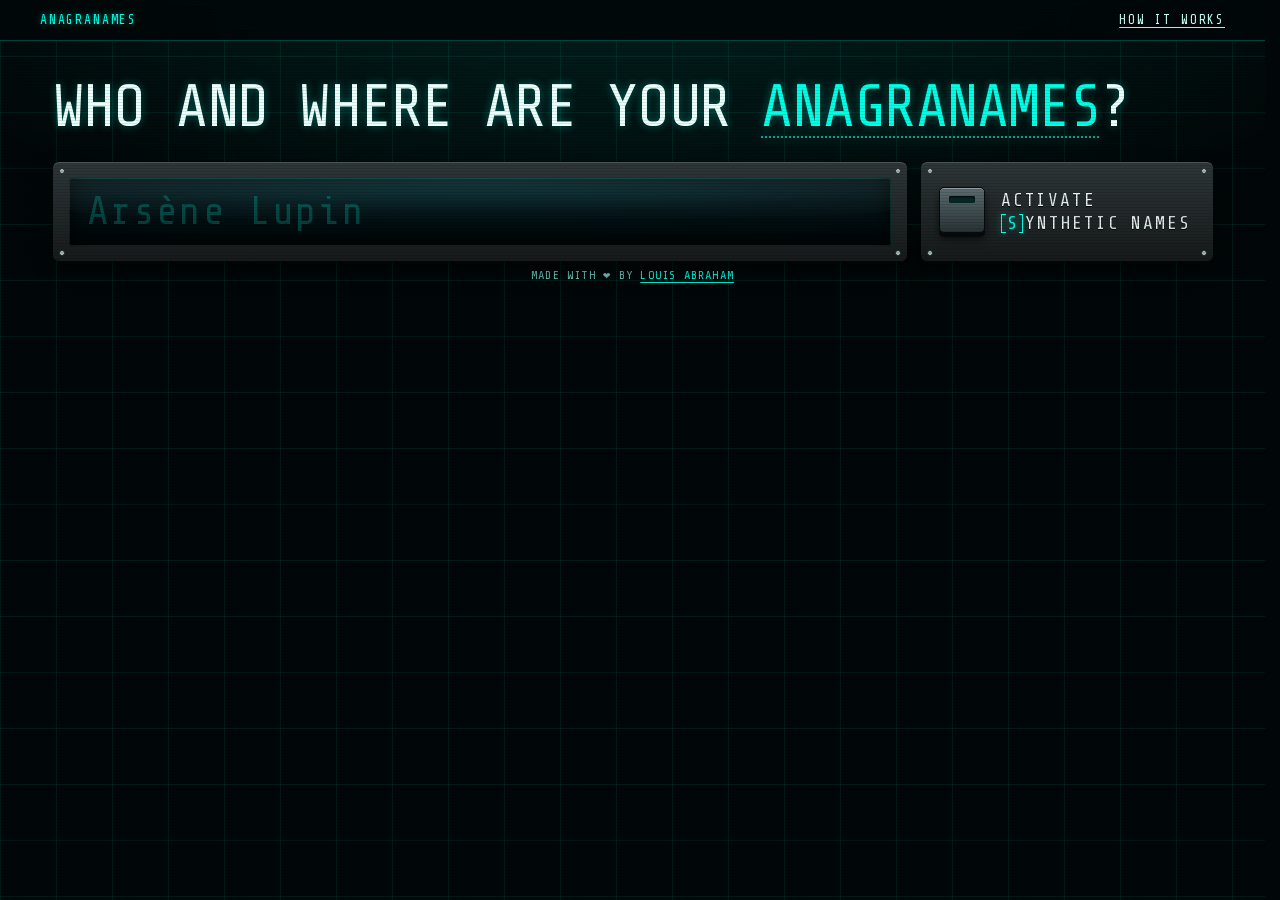
==== commit 4092a4e0: "Website: keyboard, model list, message, faster tests - Lists: headers stay, scroll bars drawn by the" ====
--- a/web/index.html
+++ b/web/index.html
@@ -1,66 +1,79 @@
 <!doctype html>
 <html lang="en">
+
 <head>
-<meta charset="utf-8">
-<meta name="viewport" content="width=device-width, initial-scale=1, viewport-fit=cover">
-<meta name="color-scheme" content="dark">
-<link rel="icon" href="data:,">
-<title>ANAGRANAMES</title>
-<meta name="description" content="Who are your anagranames? The people whose full name has exactly the letters of yours.">
-<link rel="stylesheet" href="style.css">
-<script type="module">
-// The build version (data/version.json, written by web/build.mjs) is in the address of app.js and of the files
-// that it loads. A browser asks the server for the version each time, so it never mixes two builds.
-const { version } = await (await fetch("data/version.json", { cache: "no-cache" })).json();
-document.querySelector('link[rel="stylesheet"]').href = `style.css?v=${version}`;
-await import(`./app.js?v=${version}`);
-</script>
+  <meta charset="utf-8">
+  <meta name="viewport" content="width=device-width, initial-scale=1, viewport-fit=cover">
+  <meta name="color-scheme" content="dark">
+  <link rel="icon" href="data:,">
+  <title>ANAGRANAMES</title>
+  <meta name="description"
+    content="Who and where are your anagranames? The people whose full name has exactly the letters of yours.">
+  <link rel="stylesheet" href="style.css">
+  <script type="module">
+    // The build version (data/version.json, written by web/build.mjs) is in the address of app.js and of the files
+    // that it loads. A browser asks the server for the version each time, so it never mixes two builds.
+    const { version } = await(await fetch("data/version.json", { cache: "no-cache" })).json();
+    document.querySelector('link[rel="stylesheet"]').href = `style.css?v=${version}`;
+    await import(`./app.js?v=${version}`);
+  </script>
 </head>
+
 <body>
-<header class="top">
-  <a class="brand" href="./">ANAGRANAMES</a>
-  <a href="how.html">How it works</a>
-</header>
-<main class="wrap">
-  <section class="intro">
-    <h1>Who are your <span class="term">anagranames</span>?</h1>
-    <div class="entry" id="entry">
-      <p class="head"><dfn>anagraname</dfn> <span class="ipa">/ˌæn.ə.ɡrəˈneɪm/</span> <span class="pos">noun, neologism</span></p>
-      <p class="sense">A name composed of exactly the same letters as yours, in a different order. By extension, a person bearing that name.</p>
-      <p class="example">Arsène Lupin hides as Paul Sernine, his anagraname.</p>
-    </div>
-    <div class="dial">
-      <div class="readout">
-        <label for="q" class="visually-hidden">Your full name</label>
-        <span id="status" class="status" aria-live="polite"></span>
-        <input id="q" class="field" type="text" placeholder="Arsène Lupin" autocomplete="off" autocapitalize="words"
-          spellcheck="false" enterkeyhint="search">
+  <header class="top">
+    <a class="brand" href="./">ANAGRANAMES</a>
+    <a href="how.html">How it works</a>
+  </header>
+  <main class="wrap">
+    <section class="intro">
+      <h1>Who and where are your <span class="nowrap"><button id="term" class="term" type="button" aria-expanded="false"
+            aria-controls="entry">anagranames</button>?</span></h1>
+      <div class="entry" id="entry" role="note" hidden>
+        <p class="head"><dfn>anagraname</dfn> <span class="ipa">/ˌæn.ə.ɡrəˈneɪm/</span> <span class="pos">noun,
+            neologism</span></p>
+        <p class="sense">A name composed of exactly the same letters as yours, in a different order. By metonymy, a
+          person bearing that name.</p>
+        <p class="example">Arsène Lupin hides as Paul Sernine, his anagraname.</p>
       </div>
-      <button id="synthetic" class="switch" type="button" role="switch" aria-checked="false">
-        <span class="switch-label">Synthetic people</span>
-        <span class="switch-row" aria-hidden="true">
-          <span class="switch-body"><span class="switch-knob"></span></span>
-          <span class="switch-state">OFF</span>
-          <span class="led"></span>
-        </span>
-      </button>
-    </div>
-  </section>
-  <section id="view" hidden>
-    <h2 id="headline" class="visually-hidden" aria-live="polite"></h2>
-    <div class="panes">
-      <div id="globe" class="globe">
-        <canvas role="img" aria-label="A globe of the countries: drag it to turn it; click a country to choose it (the list of the countries does the same)"></canvas>
-        <div class="globe-tip" hidden></div>
+      <div class="dial">
+        <div class="readout">
+          <label for="q" class="visually-hidden">Your full name</label>
+          <span id="status" class="status" aria-live="polite"></span>
+          <button id="clear" class="clear" type="button" aria-label="Clear the name" hidden>×</button>
+          <input id="q" class="field" type="text" placeholder="Arsène Lupin" autocomplete="off" autocapitalize="words"
+            spellcheck="false" enterkeyhint="search">
+        </div>
+        <button id="synthetic" class="switch" type="button" role="switch" aria-checked="false" aria-keyshortcuts="S"
+          aria-label="Activate synthetic names (key S)">
+          <span class="key" aria-hidden="true"><span class="lamp"></span></span>
+          <span class="switch-label">Activate<br><span class="hotkey">S</span>ynthetic names</span>
+        </button>
       </div>
-      <div id="hist" class="hist pane"></div>
-      <div id="people" class="pane people">
-        <p class="pane-head"><span>Names</span><span id="names" class="count"></span></p>
-        <ol id="results" class="results"></ol>
-        <button id="more" class="chip" type="button" hidden>More</button>
+    </section>
+    <section id="view" hidden>
+      <h2 id="headline" class="visually-hidden" aria-live="polite"></h2>
+      <div class="panes">
+        <div class="globe-pane">
+          <div id="tally" class="tally"></div>
+          <div id="globe" class="globe">
+            <canvas role="img"
+              aria-label="A globe of the countries: drag it to turn it; click a country to choose it (the list of the countries does the same)"></canvas>
+            <div class="globe-tip" hidden></div>
+          </div>
+        </div>
+        <div id="hist" class="hist pane"></div>
+        <div id="people" class="pane people">
+          <p class="pane-head"><span>Names</span><span id="names" class="count"></span></p>
+          <div id="people-body" class="pane-body">
+            <ol id="results" class="results"></ol>
+            <button id="more" class="chip" type="button" hidden>More</button>
+          </div>
+        </div>
       </div>
-    </div>
-  </section>
-</main>
+    </section>
+  </main>
+  <footer class="credit">Made with <span aria-label="love">❤️</span> by <a href="https://louisabraham.github.io/">Louis
+      Abraham</a></footer>
 </body>
-</html>
+
+</html>
--- a/web/style.css
+++ b/web/style.css
@@ -79,6 +79,12 @@
   color: var(--phos);
   text-underline-offset: 3px;
 }
+.hbar:focus-visible,
+.results li:focus-visible { /* a row of a list, with the keyboard */
+  outline: 1px solid var(--phos);
+  outline-offset: -1px;
+  background: rgba(0, 255, 229, 0.1);
+}
 a:focus-visible,
 button:focus-visible {
   outline: 1px solid var(--phos);
@@ -129,27 +135,63 @@
 
 /* the question, and the definition of the word: an entry of a dictionary */
 .intro {
+  position: relative; /* the definition opens over the page, under the title */
   padding: clamp(20px, 4vh, 44px) 0 4px;
 }
 h1 {
-  margin: 0;
+  margin: 0 0 clamp(16px, 2.6vh, 24px);
   font: 400 clamp(28px, 4.6vw, 60px) / 1.05 var(--mono);
   letter-spacing: -0.02em;
   text-transform: uppercase;
   color: var(--white);
   text-shadow: 0 0 8px rgba(0, 255, 229, 0.35);
 }
+/* the word: a button with a dotted line (a word with a definition); the definition: a card under it, on hover (a
+   mouse) or a click (a finger, the keyboard) */
 h1 .term {
-  color: var(--phos);
+  margin: 0;
+  padding: 0;
+  border: 0;
+  background: none;
+  font: inherit;
+  letter-spacing: inherit;
+  text-transform: inherit;
+  text-shadow: inherit;
+  color: var(--phos);
+  text-decoration: underline dotted 2px rgba(0, 255, 229, 0.6);
+  text-underline-offset: 0.18em;
+  cursor: help;
+}
+.nowrap {
+  white-space: nowrap;
+}
+h1 .term[aria-expanded="true"] {
+  text-decoration-style: solid;
 }
 .entry {
+  position: absolute;
+  z-index: 30;
+  left: var(--entry-left, 0px);
   display: grid;
   gap: 4px;
-  max-width: 44rem;
-  margin: 18px 0 22px;
+  width: min(40rem, 100%);
+  margin-top: -6px;
   padding: 14px 20px 16px;
+  border: 1px solid var(--phos-2);
   border-left: 2px solid var(--phos);
-  background: linear-gradient(90deg, rgba(0, 255, 229, 0.07), transparent 80%);
+  background: rgba(1, 12, 15, 0.97);
+  box-shadow: 0 0 22px rgba(0, 255, 229, 0.18), 0 14px 32px rgba(0, 0, 0, 0.7);
+}
+@media (prefers-reduced-motion: no-preference) {
+  .entry:not([hidden]) {
+    animation: unfold 0.14s ease-out;
+  }
+  @keyframes unfold {
+    from {
+      opacity: 0;
+      transform: translateY(-6px);
+    }
+  }
 }
 .entry p {
   margin: 0;
@@ -205,10 +247,10 @@
   min-width: 0;
   padding: 16px;
 }
-.status { /* inside the glass, at the right */
+.status { /* inside the glass, at the right (left of the cross) */
   position: absolute;
   top: 50%;
-  right: 30px;
+  right: 74px;
   z-index: 1;
   max-width: 45%;
   overflow: hidden;
@@ -224,6 +266,30 @@
 }
 .readout:has(.status:not(:empty)) .field {
   padding-right: 46%;
+}
+.readout:has(.clear:not([hidden])) .field {
+  padding-right: 64px;
+}
+.clear { /* the cross: clears the name */
+  position: absolute;
+  top: 50%;
+  right: 26px;
+  z-index: 1;
+  width: 40px;
+  height: 40px;
+  margin: 0;
+  padding: 0;
+  border: 1px solid transparent;
+  background: none;
+  color: var(--muted);
+  font: 28px/1 var(--mono);
+  transform: translateY(-50%);
+  cursor: pointer;
+}
+.clear:hover {
+  border-color: var(--phos-2);
+  color: var(--phos);
+  text-shadow: var(--glow);
 }
 .field {
   display: block;
@@ -264,65 +330,84 @@
   background: linear-gradient(rgba(255, 255, 255, 0.07), transparent);
   pointer-events: none;
 }
+/* the switch: a key with its lamp in the cap (lit and pressed in: on), its words painted beside it */
 .switch {
   display: flex;
-  flex-direction: column;
-  justify-content: center;
-  gap: 10px;
+  align-items: center;
+  gap: 16px;
   margin: 0;
-  padding: 12px 18px;
+  padding: 12px 22px 12px 18px;
   border: 0;
-  color: #a3b6b8;
-  font-size: 11px;
-  letter-spacing: 0.18em;
-  text-transform: uppercase;
+  color: #e3eeee;
+  text-align: left;
   text-shadow: 0 1px 0 #000;
   cursor: pointer;
 }
-.switch-row {
-  display: flex;
-  align-items: center;
-  gap: 10px;
-}
-.switch-body { /* the slot of the lever */
+.key {
   position: relative;
-  width: 54px;
-  height: 24px;
-  border: 1px solid #0b0f10;
-  background: linear-gradient(#000, #021418);
-  box-shadow: inset 0 2px 6px rgba(0, 0, 0, 0.9), 0 1px 0 rgba(255, 255, 255, 0.12);
-}
-.switch-knob { /* the lever */
-  position: absolute;
-  top: 2px;
-  left: 2px;
-  width: 24px;
-  height: 18px;
-  border: 1px solid #93a8ab;
-  background: linear-gradient(#7d9093, #2a3638);
-  box-shadow: 0 1px 0 #000, inset 0 1px 0 rgba(255, 255, 255, 0.35);
-  transition: left 0.12s ease-out;
-}
-.switch[aria-checked="true"] .switch-knob {
-  left: 26px;
-}
-.switch-state {
-  min-width: 3ch;
-}
-.switch[aria-checked="true"] .switch-state {
+  flex: none;
+  width: 46px;
+  height: 46px;
+  border: 1px solid #070a0b;
+  border-radius: 5px;
+  background: linear-gradient(#5b6b6f, #283234);
+  box-shadow: 0 4px 0 #070a0b, 0 6px 10px rgba(0, 0, 0, 0.6), inset 0 1px 0 rgba(255, 255, 255, 0.35);
+  transform: translateY(-2px);
+  transition: transform 0.08s ease-out, box-shadow 0.08s ease-out;
+}
+.switch:hover .key {
+  background: linear-gradient(#66777b, #2d383a);
+}
+.switch[aria-checked="true"] .key { /* pressed in */
+  transform: translateY(1px);
+  box-shadow: 0 1px 0 #070a0b, 0 2px 4px rgba(0, 0, 0, 0.6), inset 0 1px 0 rgba(255, 255, 255, 0.2);
+}
+.lamp { /* the lamp of the key */
+  position: absolute;
+  top: 8px;
+  right: 9px;
+  left: 9px;
+  height: 7px;
+  border-radius: 2px;
+  background: #062824;
+  box-shadow: inset 0 1px 2px rgba(0, 0, 0, 0.9);
+}
+.switch[aria-checked="true"] .lamp {
+  background: var(--phos);
+  box-shadow: 0 0 6px var(--phos), 0 0 18px rgba(0, 255, 229, 0.7);
+}
+.hotkey { /* the key of the switch: [S], the brackets drawn close to the letter (the brackets of the font are wide) */
+  position: relative;
+  display: inline-block;
+  margin-right: 0.12em;
+  padding: 0 0.34em;
+  letter-spacing: 0;
   color: var(--phos);
   text-shadow: var(--glow);
 }
-.led {
-  width: 10px;
-  height: 10px;
-  border-radius: 50%;
-  background: #05302b;
-  box-shadow: inset 0 0 2px #000;
-}
-.switch[aria-checked="true"] .led {
-  background: var(--phos);
-  box-shadow: 0 0 6px var(--phos), 0 0 16px rgba(0, 255, 229, 0.6);
+.hotkey::before,
+.hotkey::after {
+  content: "";
+  position: absolute;
+  top: 0.12em;
+  bottom: 0.1em;
+  width: 0.2em;
+  border: 0.09em solid currentColor;
+  filter: drop-shadow(0 0 3px rgba(0, 255, 229, 0.55));
+}
+.hotkey::before {
+  left: 0;
+  border-right: 0;
+}
+.hotkey::after {
+  right: 0;
+  border-left: 0;
+}
+.switch-label {
+  font-size: clamp(15px, 1.5vw, 18px);
+  line-height: 1.25;
+  letter-spacing: 0.1em;
+  text-transform: uppercase;
 }
 
 .chip {
@@ -344,18 +429,28 @@
    two others, then all in one column */
 .panes {
   display: grid;
-  grid-template-columns: minmax(0, 1.2fr) minmax(0, 0.85fr) minmax(0, 1fr);
+  grid-template-columns: minmax(0, 1.2fr) minmax(0, 1fr) minmax(0, 1fr); /* the two lists: the same width */
   gap: 14px;
-  height: var(--rest, clamp(420px, calc(100svh - 420px), 680px)); /* --rest: the screen under the question (app.js) */
-  margin: 10px 0 24px;
+  height: var(--rest, clamp(320px, calc(100svh - 300px), 680px)); /* --rest: the window under the question (app.js) */
+  margin: 10px 0 16px;
 }
 .panes > * {
   min-height: 0;
 }
-.pane {
-  overflow-y: auto;
+.pane { /* a header that stays, and a body that scrolls */
+  display: flex;
+  flex-direction: column;
+  overflow: hidden;
+  padding: 12px 0 0 12px;
   border: 1px solid var(--line);
   background: rgba(0, 12, 16, 0.6);
+}
+.pane-body {
+  position: relative; /* the place of a row in the list (app.js) */
+  flex: 1;
+  min-height: 0;
+  overflow-y: auto;
+  padding-right: 20px; /* the scroll bar */
 }
 @media (max-width: 1099px) {
   .panes {
@@ -363,8 +458,11 @@
     grid-template-rows: clamp(320px, 50vh, 460px) auto;
     height: auto;
   }
-  .people {
+  .people { /* under the two others: the list goes with the page */
     grid-column: 1 / -1;
+    overflow: visible;
+  }
+  .people .pane-body {
     overflow: visible;
   }
 }
@@ -376,37 +474,88 @@
   .hist {
     max-height: 440px;
   }
-}
-/* the scroll bar of a panel: a scale (a line every 10 px) and a cyan cursor; Firefox: its colors only */
-@supports not selector(::-webkit-scrollbar) {
-  .pane {
-    scrollbar-width: thin;
-    scrollbar-color: var(--phos) rgba(0, 255, 229, 0.08);
-  }
-}
-.pane::-webkit-scrollbar {
-  width: 12px;
-}
-.pane::-webkit-scrollbar-track {
-  border-left: 1px solid var(--line);
-  background: repeating-linear-gradient(to bottom, rgba(0, 255, 229, 0.35) 0 1px, transparent 1px 10px) 50% 0 / 5px 100% no-repeat,
-    rgba(0, 14, 18, 0.8);
-}
-.pane::-webkit-scrollbar-thumb {
-  border: 3px solid transparent;
-  background: var(--phos) padding-box;
-}
-.pane::-webkit-scrollbar-thumb:hover {
-  background: var(--white) padding-box;
-}
-.pane::-webkit-scrollbar-corner {
-  background: transparent;
+  .hist .pane-body {
+    max-height: 380px;
+  }
+}
+/* the scroll bar of a list (app.js): a thin line, and a rectangle on it; the bar of the browser is hidden */
+.pane {
+  position: relative;
+}
+.pane-body {
+  scrollbar-width: none;
+}
+.pane-body::-webkit-scrollbar {
+  display: none;
+}
+.sbar {
+  position: absolute;
+  right: 3px;
+  width: 14px;
+  cursor: pointer;
+  touch-action: none;
+}
+.sbar::before { /* the line */
+  content: "";
+  position: absolute;
+  top: 0;
+  bottom: 0;
+  left: 50%;
+  width: 1px;
+  background: var(--phos-2);
+}
+.sthumb { /* the rectangle */
+  position: absolute;
+  top: 0;
+  left: 3px;
+  width: 8px;
+  background: var(--phos);
+  box-shadow: 0 0 6px rgba(0, 255, 229, 0.55);
+  cursor: grab;
+}
+.sbar:hover .sthumb,
+.sbar.held .sthumb {
+  background: var(--white);
+}
+.sbar.held .sthumb {
+  cursor: grabbing;
+}
+/* the globe panel: the message of the view at the top, the globe under it */
+.globe-pane {
+  display: flex;
+  flex-direction: column;
+  min-height: 0;
+  border: 1px solid var(--line);
+  background: radial-gradient(ellipse at 50% 55%, #052530 0%, #020c12 55%, #01060a 100%);
+}
+.tally {
+  flex: none;
+  min-height: calc(3em + 9px); /* room for two lines: the globe does not move with the switch */
+  margin: 12px 12px 0;
+  padding: 0 8px 8px;
+  border-bottom: 1px solid var(--line);
+  font-size: 15px;
+  line-height: 1.5;
+  letter-spacing: 0.06em;
+  text-transform: uppercase;
+  color: var(--muted);
+}
+.tally p {
+  margin: 0;
+}
+.tally b {
+  font-weight: 400;
+  color: var(--white);
+  text-shadow: 0 0 6px rgba(0, 255, 229, 0.45);
+}
+.tally .generated b {
+  color: var(--phos);
 }
 .globe {
   position: relative;
+  flex: 1;
+  min-height: 0;
   overflow: hidden;
-  border: 1px solid var(--line);
-  background: radial-gradient(ellipse at 50% 45%, #052530 0%, #020c12 55%, #01060a 100%);
   color: var(--phos);
   font-size: 11px;
   letter-spacing: 0.08em;
@@ -465,18 +614,13 @@
   margin-top: 4px;
   opacity: 0.65;
 }
-.hist {
-  overflow-y: auto;
-  padding: 12px;
-  border: 1px solid var(--line);
-  background: rgba(0, 12, 16, 0.6);
-}
 /* the two lists (countries, names): the same header (a title, a count) and the same rows (a label, a bar, a number) */
 .pane-head {
   display: flex;
   align-items: center;
   gap: 10px;
-  margin: 0 0 6px;
+  flex: none;
+  margin: 0 20px 6px 0;
   padding: 0 8px 8px;
   border-bottom: 1px solid var(--line);
   font-size: 12px;
@@ -488,23 +632,32 @@
   margin-left: auto;
   color: var(--muted);
 }
-.pane-head .chip {
-  padding: 3px 8px;
-  font-size: 11px;
+/* a list is a grid, and its rows share its columns (subgrid): the bars start on one line. The countries: a fixed part
+   for the names (a long one is cut); the names of people: the width of the longest one (else they are cut), the bars
+   the rest. The numbers: 7 characters. */
+.hist .pane-body,
+.results {
+  display: grid;
+  grid-template-columns: minmax(0, 1.6fr) minmax(32px, 1fr) 7ch;
+  align-content: start;
+  column-gap: 12px;
+}
+.results {
+  grid-template-columns: minmax(0, max-content) minmax(24px, 1fr) 7ch;
 }
 .hbar,
 .results li {
   display: grid;
-  grid-template-columns: minmax(0, 1.6fr) minmax(32px, 1fr) 7ch; /* the same columns in each row: the bars start on one line */
+  grid-column: 1 / -1;
+  grid-template-columns: subgrid;
   align-items: center;
-  gap: 12px;
   width: 100%;
   margin: 0;
   padding: 5px 8px;
   border: 0;
   background: transparent;
   color: var(--text);
-  font-size: 14px;
+  font-size: 16px;
   line-height: 1.35;
   text-align: left;
 }
@@ -519,11 +672,27 @@
   color: var(--bg);
 }
 .hname,
-.name {
+.name .who {
   min-width: 0;
   overflow: hidden;
   white-space: nowrap;
   text-overflow: ellipsis;
+}
+.name { /* the name (cut if too long) and its label */
+  display: flex;
+  align-items: center;
+  gap: 8px;
+  min-width: 0;
+}
+.tag.real { /* a real name among the synthetic ones: its real people */
+  flex: none;
+  padding: 0 4px;
+  border: 1px solid var(--amber);
+  font-size: 10px;
+  letter-spacing: 0.04em;
+  text-transform: uppercase;
+  color: var(--amber);
+  text-shadow: 0 0 6px rgba(255, 181, 71, 0.5);
 }
 .meter {
   display: block;
@@ -547,16 +716,13 @@
 }
 .tip,
 .value {
-  font-size: 14px;
+  font-size: 16px;
   text-align: right;
   font-variant-numeric: tabular-nums;
   color: var(--phos);
 }
 
 /* the number of the view, above the panels; then the names, as the countries */
-.people {
-  padding: 12px;
-}
 .results {
   margin: 0;
   padding: 0;
@@ -565,32 +731,49 @@
 .results li:hover {
   background: rgba(0, 255, 229, 0.06);
 }
-.tag {
-  display: inline-block;
-  margin-left: 6px;
-  padding: 0 5px;
-  font-size: 10px;
-  letter-spacing: 0.14em;
-  text-transform: uppercase;
-  vertical-align: 0.1em;
-}
-.you {
-  border: 1px solid var(--amber);
+.results li.you .name { /* your own name: amber */
   color: var(--amber);
-  text-shadow: 0 0 6px rgba(255, 181, 71, 0.6);
+  text-shadow: 0 0 6px rgba(255, 181, 71, 0.55);
+}
+.results li.you .meter {
+  background: var(--amber);
+  border-color: var(--amber);
+  box-shadow: 0 0 6px rgba(255, 181, 71, 0.6);
 }
 #more {
   margin: 12px 8px 4px;
 }
 @media (max-width: 640px) {
+  .entry {
+    left: 0;
+    width: 100%;
+    padding: 12px 14px 14px;
+  }
+  .entry dfn {
+    font-size: 26px;
+  }
+  .entry .sense {
+    font-size: 17px;
+  }
+  .entry .example {
+    font-size: 18px;
+  }
   .dial {
     flex-direction: column;
   }
-  .switch {
-    flex-direction: row;
-    align-items: center;
-    justify-content: space-between;
-  }
+}
+
+/* the banner of the author, at the end of the page */
+.credit {
+  padding: 0 var(--gutter) 10px;
+  font-size: 12px;
+  letter-spacing: 0.1em;
+  text-align: center;
+  text-transform: uppercase;
+  color: var(--muted);
+}
+.credit a {
+  color: var(--phos);
 }
 
 /* how it works: made to be read (the text in a sans serif font) */
@@ -758,6 +941,10 @@
   button {
     min-height: 44px;
   }
+  .clear {
+    width: 44px;
+    height: 44px;
+  }
   .how a,
   summary {
     display: inline-block;
@@ -769,7 +956,7 @@
   }
 }
 @media (prefers-reduced-motion: reduce) {
-  .switch-knob {
+  .key {
     transition: none;
   }
 }
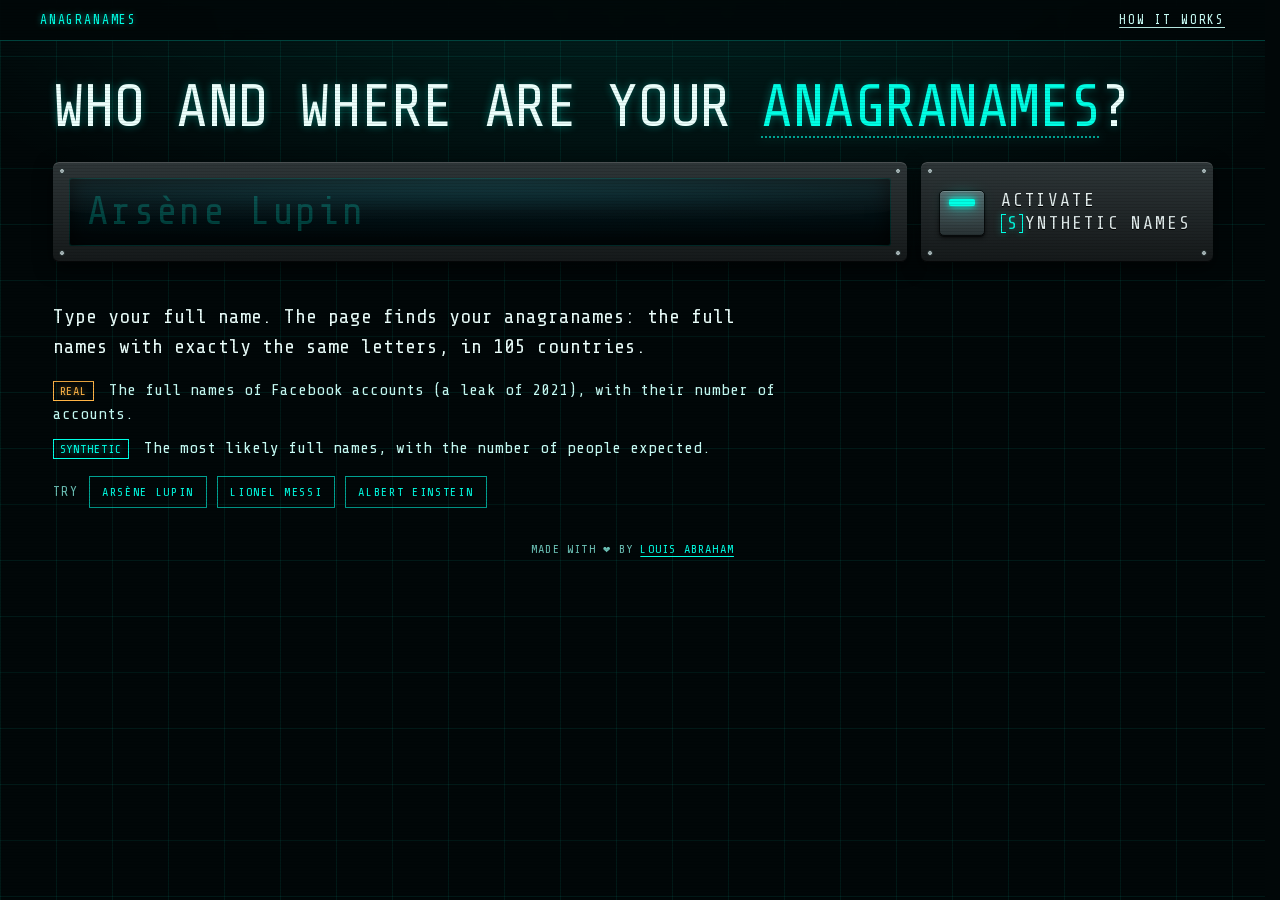
==== commit 19a8925a: "Synthetic names by default; a text for a first visit; faster tests, all browsers on CI - The synthet" ====
--- a/web/index.html
+++ b/web/index.html
@@ -5,11 +5,21 @@
   <meta charset="utf-8">
   <meta name="viewport" content="width=device-width, initial-scale=1, viewport-fit=cover">
   <meta name="color-scheme" content="dark">
-  <link rel="icon" href="data:,">
+  <link rel="icon" href="favicon-32.png" sizes="32x32" type="image/png">
+  <link rel="icon" href="favicon.svg" type="image/svg+xml">
+  <link rel="apple-touch-icon" href="apple-touch-icon.png">
   <title>ANAGRANAMES</title>
   <meta name="description"
     content="Who and where are your anagranames? The people whose full name has exactly the letters of yours.">
   <link rel="stylesheet" href="style.css">
+  <!-- Analytics (PostHog), the same as on the rest of louisabraham.github.io: the file /assets/js/ph.js of the main
+       site has the key and the settings. A local copy (a file, or a server on this computer, as in web/e2e.py) does
+       not have this file, so there the page does not ask for it. -->
+  <script type="module">
+    const host = location.hostname;
+    if (!["", "localhost", "127.0.0.1", "[::1]", "0.0.0.0"].includes(host) && !host.endsWith(".local"))
+      document.head.append(Object.assign(document.createElement("script"), { src: "/assets/js/ph.js" }));
+  </script>
   <script type="module">
     // The build version (data/version.json, written by web/build.mjs) is in the address of app.js and of the files
     // that it loads. A browser asks the server for the version each time, so it never mixes two builds.
@@ -43,12 +53,24 @@
           <input id="q" class="field" type="text" placeholder="Arsène Lupin" autocomplete="off" autocapitalize="words"
             spellcheck="false" enterkeyhint="search">
         </div>
-        <button id="synthetic" class="switch" type="button" role="switch" aria-checked="false" aria-keyshortcuts="S"
+        <button id="synthetic" class="switch" type="button" role="switch" aria-checked="true" aria-keyshortcuts="S"
           aria-label="Activate synthetic names (key S)">
           <span class="key" aria-hidden="true"><span class="lamp"></span></span>
           <span class="switch-label">Activate<br><span class="hotkey">S</span>ynthetic names</span>
         </button>
       </div>
+    </section>
+    <section id="about" class="about" aria-label="What the page does">
+      <p class="lead">Type your full name. The page finds your anagranames: the full names with exactly the same
+        letters, in 105 countries.</p>
+      <ul class="legend">
+        <li><span class="tag real">Real</span> The full names of Facebook accounts (a leak of 2021), with their number
+          of accounts.</li>
+        <li><span class="tag synthetic">Synthetic</span> The most likely full names, with the number of people
+          expected.</li>
+      </ul>
+      <p class="try">Try <button class="chip" type="button">Arsène Lupin</button><button class="chip"
+          type="button">Lionel Messi</button><button class="chip" type="button">Albert Einstein</button></p>
     </section>
     <section id="view" hidden>
       <h2 id="headline" class="visually-hidden" aria-live="polite"></h2>
@@ -63,7 +85,8 @@
         </div>
         <div id="hist" class="hist pane"></div>
         <div id="people" class="pane people">
-          <p class="pane-head"><span>Names</span><span id="names" class="count"></span></p>
+          <p class="pane-head"><span>Names</span><span id="names" class="count"></span><span id="unit"
+              class="unit"></span></p>
           <div id="people-body" class="pane-body">
             <ol id="results" class="results"></ol>
             <button id="more" class="chip" type="button" hidden>More</button>
--- a/web/style.css
+++ b/web/style.css
@@ -410,6 +410,53 @@
   text-transform: uppercase;
 }
 
+/* the text of a first visit, under the question (app.js: while no name gives people): what the page does, the two
+   kinds of names, with the labels of the list, and names to try */
+.about {
+  display: grid;
+  gap: 16px;
+  max-width: 46rem;
+  margin: clamp(22px, 4vh, 40px) 0 32px;
+  line-height: 1.5;
+}
+.about p {
+  margin: 0;
+}
+.about .lead {
+  font-size: clamp(17px, 1.8vw, 20px);
+  color: var(--white);
+}
+.legend {
+  display: grid;
+  gap: 10px;
+  margin: 0;
+  padding: 0;
+  list-style: none;
+}
+.legend li .tag {
+  display: inline-block;
+  margin-right: 6px;
+  padding: 0 6px;
+  font-size: 12px;
+  letter-spacing: 0.08em;
+  text-transform: uppercase;
+}
+.tag.synthetic { /* as the bars of the synthetic people: an outline */
+  border: 1px solid var(--phos);
+  color: var(--phos);
+  text-shadow: var(--glow);
+}
+.about .try {
+  display: flex;
+  flex-wrap: wrap;
+  align-items: center;
+  gap: 10px;
+  font-size: 13px;
+  letter-spacing: 0.14em;
+  text-transform: uppercase;
+  color: var(--muted);
+}
+
 .chip {
   margin: 0;
   padding: 6px 12px;
@@ -469,13 +516,49 @@
 @media (max-width: 699px) {
   .panes {
     grid-template-columns: minmax(0, 1fr);
-    grid-template-rows: 320px auto auto;
-  }
-  .hist {
-    max-height: 440px;
+    grid-template-rows: auto auto auto;
+  }
+  .globe-pane .globe {
+    flex: none;
+    height: 270px;
+  }
+  /* a tap on the message, or on the header of the countries, folds the globe or the list: an arrow says it */
+  #tally,
+  #hist .pane-head {
+    position: relative;
+    padding-right: 30px;
+    cursor: pointer;
+  }
+  #tally::after,
+  #hist .pane-head::after {
+    content: "▾";
+    position: absolute;
+    top: 0;
+    right: 8px;
+    color: var(--phos);
+  }
+  .globe-pane.folded #tally::after,
+  #hist.folded .pane-head::after {
+    content: "▸";
+  }
+  .globe-pane.folded .globe,
+  #hist.folded .pane-body,
+  #hist.folded .sbar {
+    display: none !important;
+  }
+  .globe-pane.folded #tally,
+  #hist.folded .pane-head {
+    margin-bottom: 12px;
+    border-bottom: 0;
+  }
+  .hist { /* about 5 countries, then the list scrolls */
+    max-height: 290px;
+  }
+  .hist.folded {
+    max-height: none;
   }
   .hist .pane-body {
-    max-height: 380px;
+    max-height: 230px;
   }
 }
 /* the scroll bar of a list (app.js): a thin line, and a rectangle on it; the bar of the browser is hidden */
@@ -534,14 +617,15 @@
   margin: 12px 12px 0;
   padding: 0 8px 8px;
   border-bottom: 1px solid var(--line);
-  font-size: 15px;
+  font-size: 13px; /* the real names and their accounts: one line on a computer */
   line-height: 1.5;
-  letter-spacing: 0.06em;
+  letter-spacing: 0.02em;
   text-transform: uppercase;
   color: var(--muted);
 }
 .tally p {
   margin: 0;
+  text-wrap: balance; /* a phone: two lines of the same length, not a word alone */
 }
 .tally b {
   font-weight: 400;
@@ -567,7 +651,7 @@
   width: 100%;
   height: 100%;
   cursor: grab;
-  touch-action: pan-y; /* a drag down scrolls the page; a drag across turns the globe */
+  touch-action: manipulation; /* the page scrolls, except for a touch that starts on the globe (globe.js) */
 }
 .globe canvas.dragging {
   cursor: grabbing;
@@ -629,8 +713,12 @@
   color: var(--phos);
 }
 .pane-head .count {
+  color: var(--muted);
+}
+.pane-head .unit { /* the unit of the numbers, above them */
   margin-left: auto;
   color: var(--muted);
+  text-align: right;
 }
 /* a list is a grid, and its rows share its columns (subgrid): the bars start on one line. The countries: a fixed part
    for the names (a long one is cut); the names of people: the width of the longest one (else they are cut), the bars
@@ -822,57 +910,6 @@
 .how b {
   color: var(--white);
 }
-.how .flow { /* the data, step by step */
-  display: grid;
-  grid-template-columns: repeat(auto-fit, minmax(min(10rem, 100%), 1fr));
-  gap: 2px;
-  margin: 40px 0 0;
-  padding: 0;
-  list-style: none;
-}
-.how .flow li {
-  margin: 0;
-  padding: 16px 14px;
-  border-top: 1px solid var(--phos);
-  background: rgba(0, 255, 229, 0.04);
-  font: 13px/1.4 var(--mono);
-  color: var(--muted);
-}
-.flow b {
-  display: block;
-  margin-bottom: 6px;
-  font: clamp(20px, 2.2vw, 28px) var(--mono);
-  color: var(--white);
-  text-shadow: var(--glow);
-}
-.pair,
-.tiles {
-  display: grid;
-  grid-template-columns: repeat(auto-fit, minmax(min(14rem, 100%), 1fr));
-  gap: 12px;
-  margin: 8px 0 20px;
-}
-.pair div,
-.tiles div {
-  padding: 14px 16px;
-  border: 1px solid var(--line);
-}
-.pair b,
-.tiles b {
-  display: block;
-  margin-bottom: 4px;
-  font: 17px var(--mono);
-  text-transform: uppercase;
-  color: var(--phos);
-}
-.tiles b {
-  font-size: 30px;
-}
-.pair span,
-.tiles span {
-  font: 15px/1.5 var(--sans);
-  color: var(--muted);
-}
 .steps {
   width: 100%;
   border-collapse: collapse;
@@ -899,30 +936,6 @@
 }
 .steps th.num {
   white-space: normal; /* long titles of columns: on two lines on a phone */
-}
-details {
-  margin: 8px 0 20px;
-  padding: 0 0 0 16px;
-  border-left: 1px solid var(--phos);
-  overflow-x: auto; /* a formula wider than the screen scrolls in its box */
-}
-summary {
-  cursor: pointer;
-  font-size: 13px;
-  letter-spacing: 0.1em;
-  text-transform: uppercase;
-  color: var(--phos);
-}
-details[open] summary {
-  margin-bottom: 12px;
-}
-details p {
-  font-size: 16px !important;
-}
-.refs p {
-  font-size: 14px;
-  line-height: 1.5;
-  color: var(--muted);
 }
 .katex-display {
   max-width: 100%;
@@ -945,14 +958,9 @@
     width: 44px;
     height: 44px;
   }
-  .how a,
-  summary {
+  .how a {
     display: inline-block;
     padding: 9px 0;
-  }
-  summary {
-    display: list-item;
-    padding: 12px 0;
   }
 }
 @media (prefers-reduced-motion: reduce) {
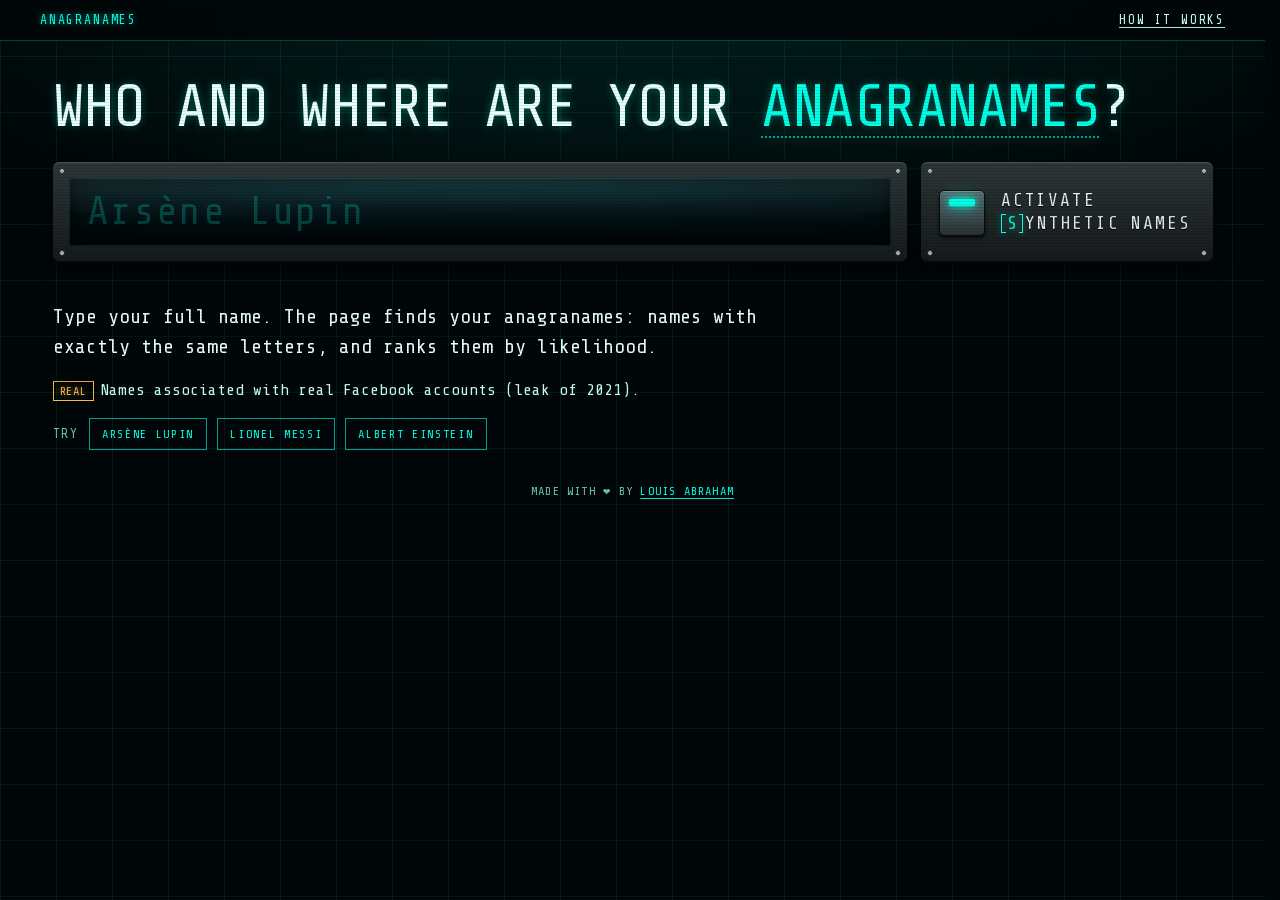
==== commit ee65827c: "wording" ====
--- a/web/index.html
+++ b/web/index.html
@@ -61,13 +61,10 @@
       </div>
     </section>
     <section id="about" class="about" aria-label="What the page does">
-      <p class="lead">Type your full name. The page finds your anagranames: the full names with exactly the same
-        letters, in 105 countries.</p>
+      <p class="lead">Type your full name. The page finds your anagranames: names with exactly the same
+        letters, and ranks them by likelihood.</p>
       <ul class="legend">
-        <li><span class="tag real">Real</span> The full names of Facebook accounts (a leak of 2021), with their number
-          of accounts.</li>
-        <li><span class="tag synthetic">Synthetic</span> The most likely full names, with the number of people
-          expected.</li>
+        <li><span class="tag real">Real</span>Names associated with real Facebook accounts (leak of 2021).</li>
       </ul>
       <p class="try">Try <button class="chip" type="button">Arsène Lupin</button><button class="chip"
           type="button">Lionel Messi</button><button class="chip" type="button">Albert Einstein</button></p>
--- a/web/style.css
+++ b/web/style.css
@@ -522,14 +522,12 @@
     flex: none;
     height: 270px;
   }
-  /* a tap on the message, or on the header of the countries, folds the globe or the list: an arrow says it */
-  #tally,
+  /* a tap on the header of the countries folds their list: an arrow says it */
   #hist .pane-head {
     position: relative;
     padding-right: 30px;
     cursor: pointer;
   }
-  #tally::after,
   #hist .pane-head::after {
     content: "▾";
     position: absolute;
@@ -537,16 +535,13 @@
     right: 8px;
     color: var(--phos);
   }
-  .globe-pane.folded #tally::after,
   #hist.folded .pane-head::after {
     content: "▸";
   }
-  .globe-pane.folded .globe,
   #hist.folded .pane-body,
   #hist.folded .sbar {
     display: none !important;
   }
-  .globe-pane.folded #tally,
   #hist.folded .pane-head {
     margin-bottom: 12px;
     border-bottom: 0;
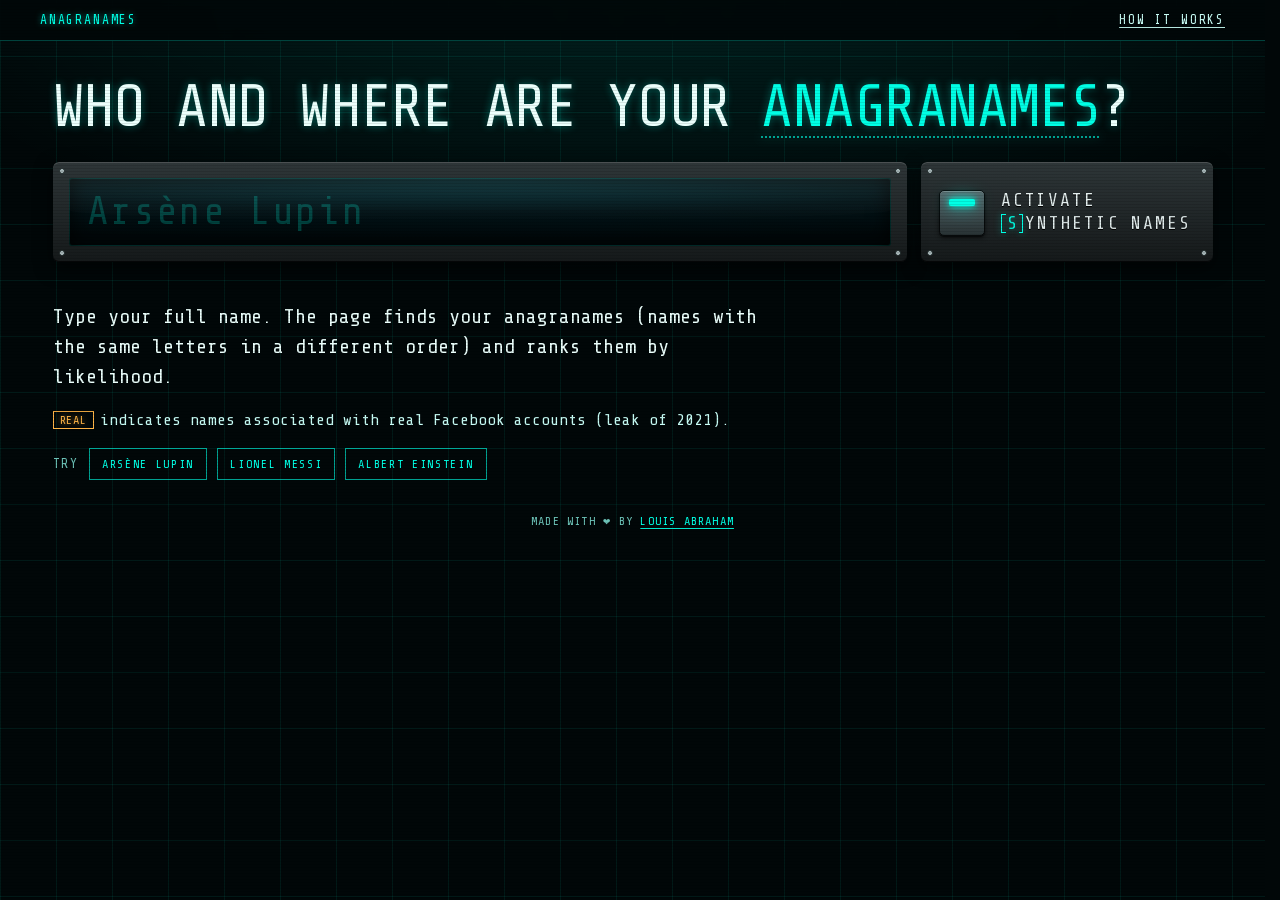
==== commit 2b421b36: "First visit: the REAL label centered on its line; on phones, the names to try wrap under the first n" ====
--- a/web/index.html
+++ b/web/index.html
@@ -61,13 +61,19 @@
       </div>
     </section>
     <section id="about" class="about" aria-label="What the page does">
-      <p class="lead">Type your full name. The page finds your anagranames: names with exactly the same
-        letters, and ranks them by likelihood.</p>
+      <p class="lead">Type your full name. The page finds your anagranames (names with the same
+        letters in a different order) and ranks them by likelihood.</p>
       <ul class="legend">
-        <li><span class="tag real">Real</span>Names associated with real Facebook accounts (leak of 2021).</li>
+        <li><span class="tag real">Real</span>indicates names associated with real Facebook accounts (leak of 2021).
+        </li>
       </ul>
-      <p class="try">Try <button class="chip" type="button">Arsène Lupin</button><button class="chip"
-          type="button">Lionel Messi</button><button class="chip" type="button">Albert Einstein</button></p>
+      <p class="try"><span>Try</span>
+        <span class="chips">
+          <button class="chip" type="button">Arsène Lupin</button>
+          <button class="chip" type="button">Lionel Messi</button>
+          <button class="chip" type="button">Albert Einstein</button>
+        </span>
+      </p>
     </section>
     <section id="view" hidden>
       <h2 id="headline" class="visually-hidden" aria-live="polite"></h2>
--- a/web/style.css
+++ b/web/style.css
@@ -410,8 +410,8 @@
   text-transform: uppercase;
 }
 
-/* the text of a first visit, under the question (app.js: while no name gives people): what the page does, the two
-   kinds of names, with the labels of the list, and names to try */
+/* the text of a first visit, under the question (app.js: while no name gives people): what the page does, the label
+   of the real names in the list, and names to try */
 .about {
   display: grid;
   gap: 16px;
@@ -433,28 +433,30 @@
   padding: 0;
   list-style: none;
 }
-.legend li .tag {
+.legend li .tag { /* centered on the text and its letters centered in the box (the text is larger: not on its baseline) */
   display: inline-block;
   margin-right: 6px;
-  padding: 0 6px;
+  padding: 2px 6px;
   font-size: 12px;
+  line-height: 1;
+  vertical-align: 0.125em;
   letter-spacing: 0.08em;
   text-transform: uppercase;
 }
-.tag.synthetic { /* as the bars of the synthetic people: an outline */
-  border: 1px solid var(--phos);
-  color: var(--phos);
-  text-shadow: var(--glow);
-}
-.about .try {
-  display: flex;
-  flex-wrap: wrap;
-  align-items: center;
+.about .try { /* the names wrap under the first name, not under "Try" */
+  display: flex;
+  align-items: baseline;
   gap: 10px;
   font-size: 13px;
   letter-spacing: 0.14em;
   text-transform: uppercase;
   color: var(--muted);
+}
+
+.about .chips {
+  display: flex;
+  flex-wrap: wrap;
+  gap: 10px;
 }
 
 .chip {
